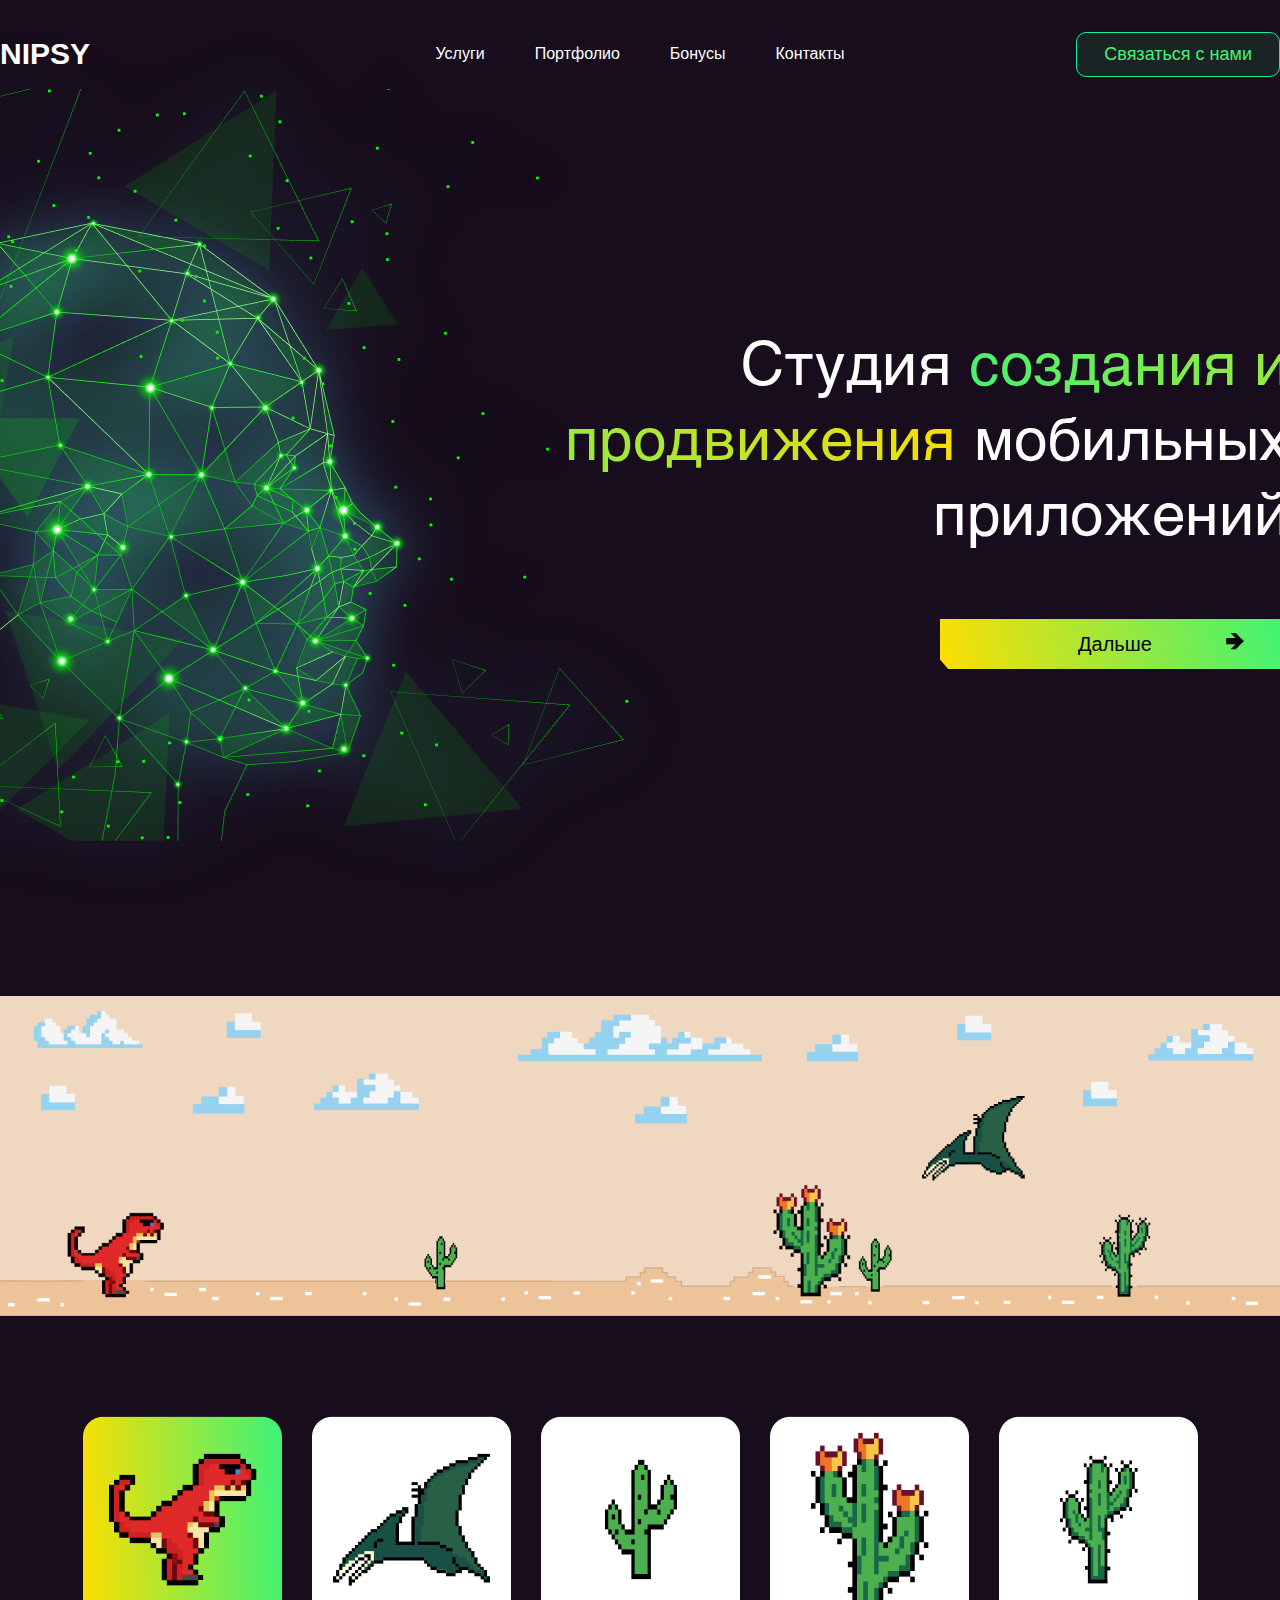
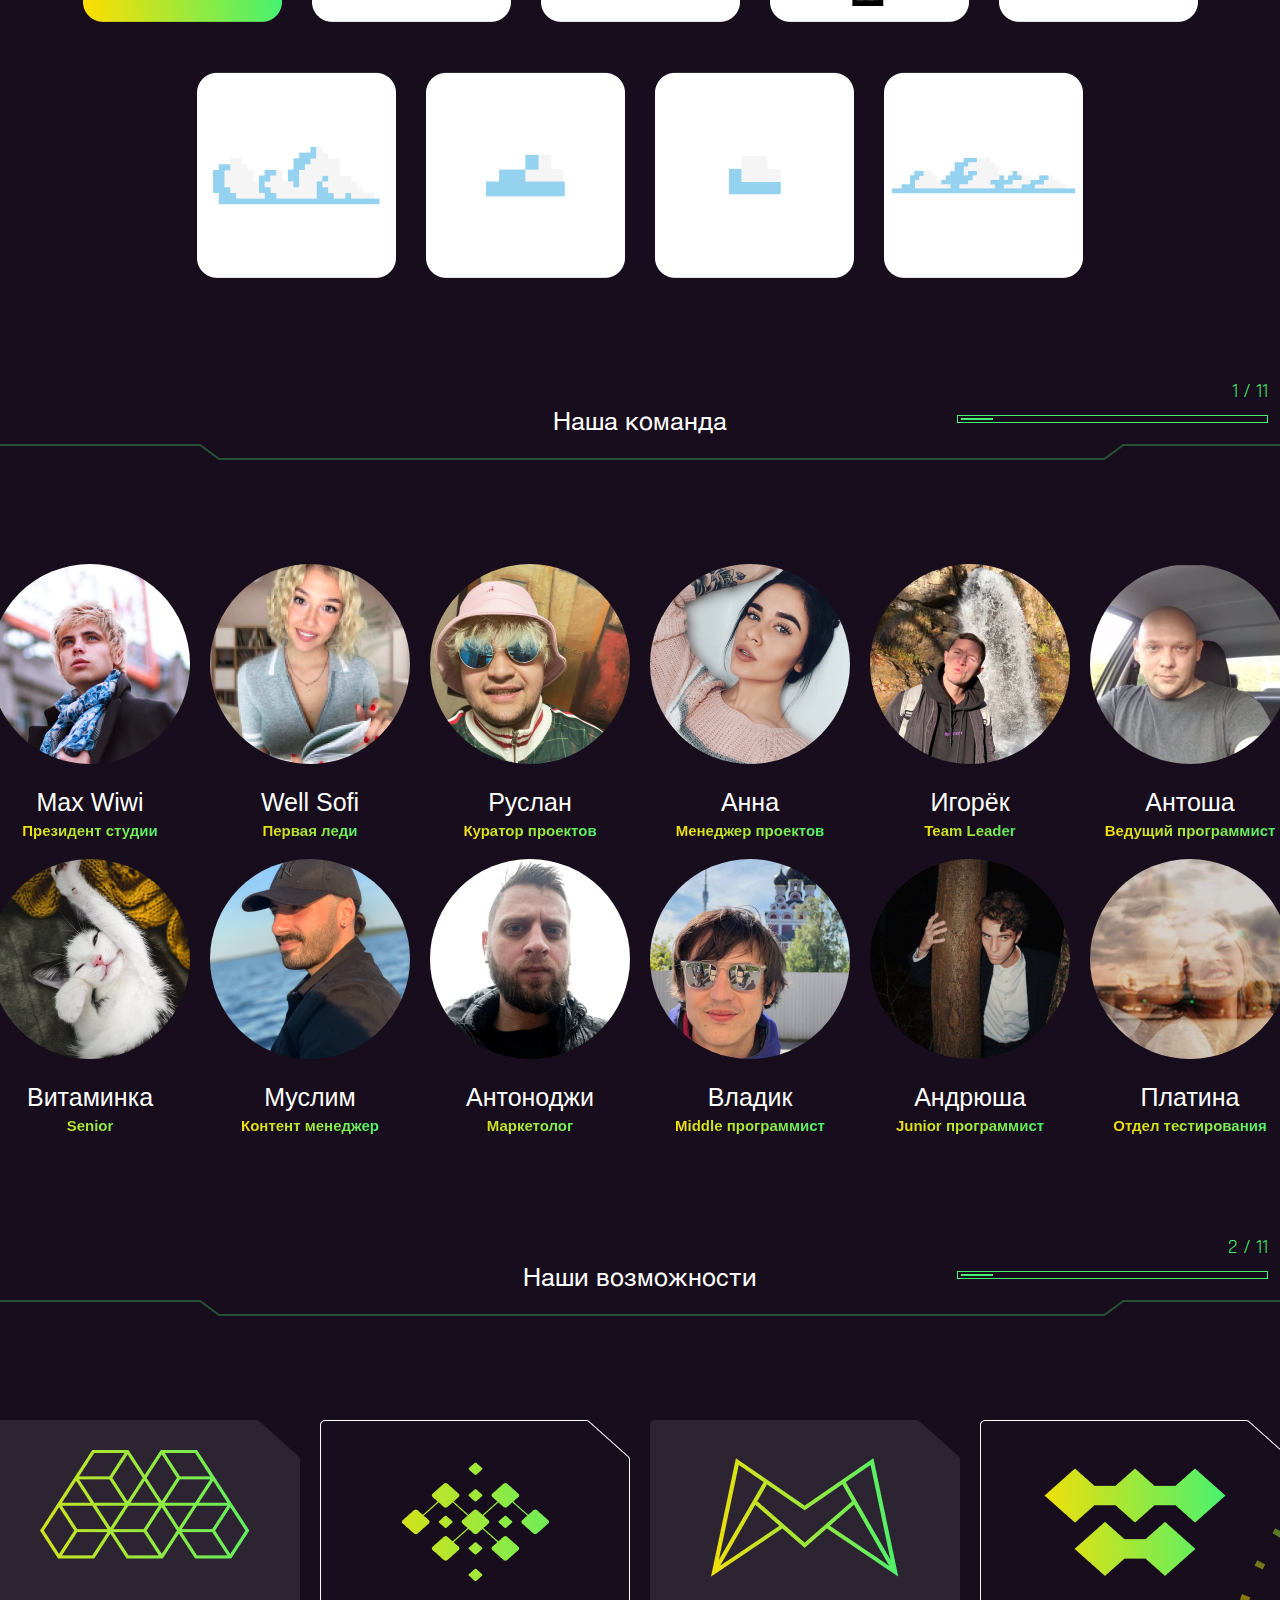
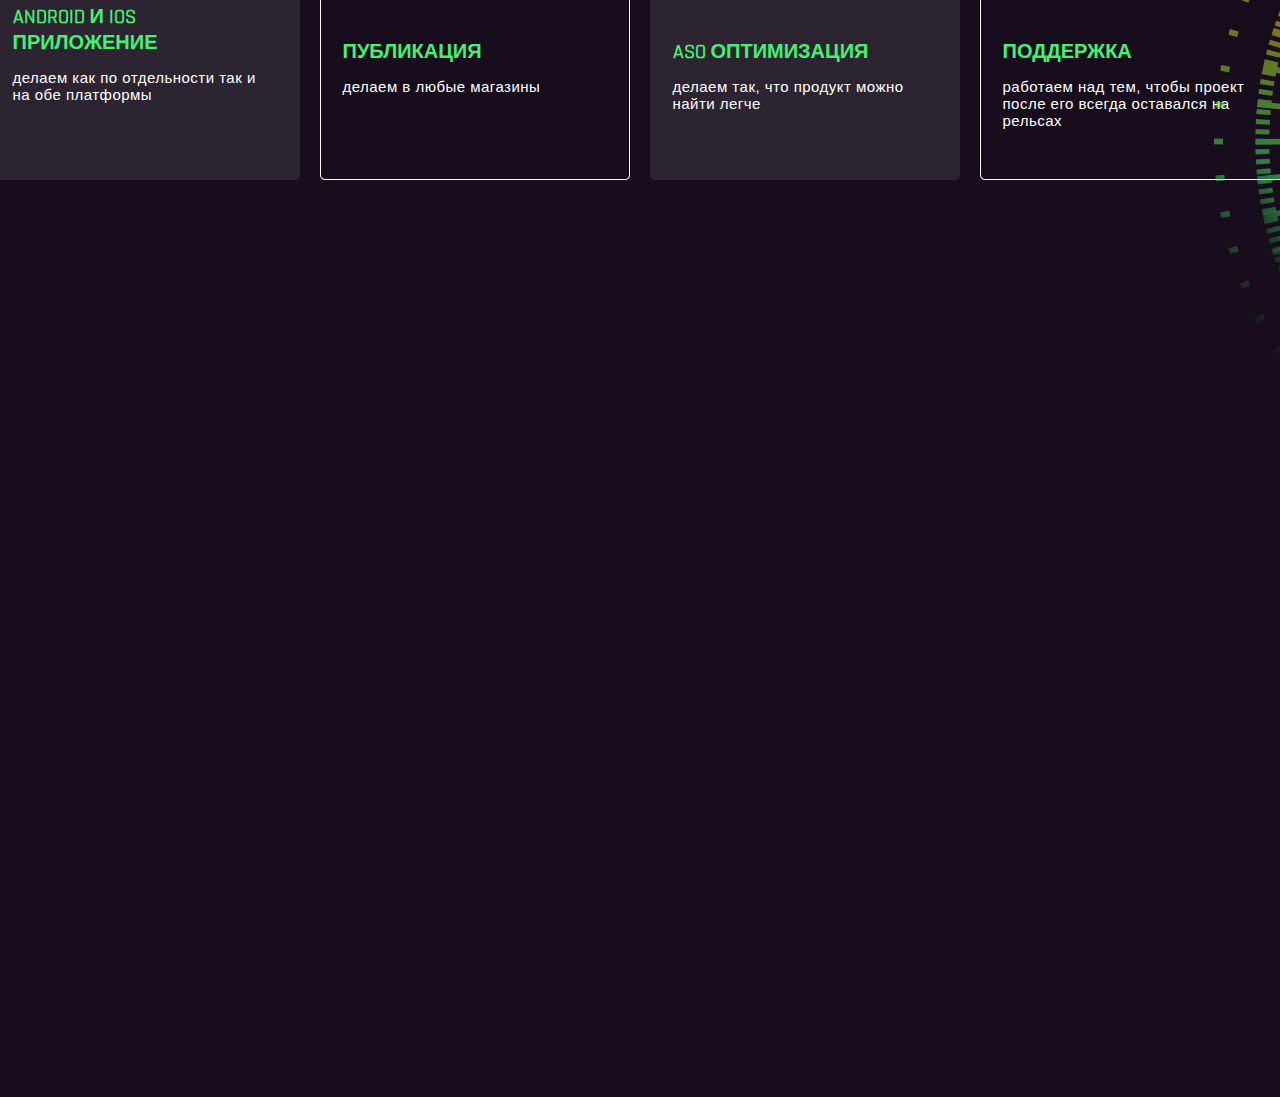
==== Новая папка/index.html @ 73486c1e "vilad" ====
<!DOCTYPE html>
<html lang="en">
<head>
    <meta charset="UTF-8">
    <meta name="viewport" content="width=device-width, initial-scale=1.0">
    <title>NIPSY</title>
    <link rel="stylesheet" href="./styles/animate.min.css">
    <link rel="stylesheet" href="./styles/main-style.css">
    <link rel="icon" href="./img/background/header_bg.png">
</head>
<body>
    <header>
        <div class="container">
            <h1 class="logo_text wow fadeInLeft">NIPSY</h1>
            <nav>
                <ul>
                    <li>Услуги</li>
                    <li>Портфолио</li>
                    <li>Бонусы</li>
                    <li>Контакты</li>
                </ul>
            </nav>
            <button>Связаться с нами</button>
        </div>
    </header>
    <main>
        <section class="hero-block container">
            <h1>Студия <span>создания и продвижения</span> мобильных приложений</h1>
            <button>Дальше</button>
            <div></div>
        </section>
        <section class="img_block">
            <div>
                <img src="./img/background/dino_block.png" alt="" class="dino_bg">
            </div>
            <div class="img-blocks">
                <div class="five-img">
                    <img src="./img/image-block/dino.png" alt="">
                    <img src="./img/image-block/ptero-dino.png" alt="">
                    <img src="./img/image-block/cactus.png" alt="">
                    <img src="./img/image-block/cactus2.png" alt="">
                    <img src="./img/image-block/cactus3.png" alt="">
                </div>
                <div class="four-img">
                    <img src="./img/image-block/wind.png" alt="">
                    <img src="./img/image-block/wind2.png" alt="">
                    <img src="./img/image-block/wind3.png" alt="">
                    <img src="./img/image-block/wind4.png" alt="">
                </div>
            </div>
        </section>
        <section class="team-block">
            <div class="container">
                <div class="title">
                    <h1>Наша команда</h1>
                    <div class="container_progress">
                        <p>1 / 11</p>
                        <div class="green_border">
                            <div class="green_value"></div>
                        </div>
                    </div>
                </div>
                <div class="horisontal_border">
                    <img src="./img/background/horisontal_border.png" alt="">
                </div>
                <div class="people_team_container">
                    <div class="teammate">
                        <div class="container_teammate">
                            <img src="./img/users/firstUser.png" alt="">
                        </div>
                        <div class="teammate_text">
                            <p class="name">Max Wiwi</p>
                            <p class="post">Президент студии</p>
                        </div>
                    </div>
                    <div class="teammate">
                        <div class="container_teammate">
                            <img src="./img/users/secondUser.png" alt="">
                        </div>
                        <div class="teammate_text">
                            <p class="name">Well Sofi</p>
                            <p class="post">Первая леди</p>
                        </div>
                    </div>
                    <div class="teammate">
                        <div class="container_teammate">
                            <img src="./img/users/threedUser.png" alt="">
                        </div>
                        <div class="teammate_text">
                            <p class="name">Руслан</p>
                            <p class="post">Куратор проектов</p>
                        </div>
                    </div>
                    <div class="teammate">
                        <div class="container_teammate">
                            <img src="./img/users/fourUser.png" alt="">
                        </div>
                        <div class="teammate_text">
                            <p class="name">Анна</p>
                            <p class="post">Менеджер проектов</p>
                        </div>
                    </div>
                    <div class="teammate">
                        <div class="container_teammate">
                            <img src="./img/users/fiveUser.png" alt="">
                        </div>
                        <div class="teammate_text">
                            <p class="name">Игорёк</p>
                            <p class="post">Team Leader</p>
                        </div>
                    </div>
                    <div class="teammate">
                        <div class="container_teammate">
                            <img src="./img/users/sixUser.png" alt="">
                        </div>
                        <div class="teammate_text">
                            <p class="name">Антоша</p>
                            <p class="post">Ведущий программист</p>
                        </div>
                    </div>
                    <div class="teammate">
                        <div class="container_teammate">
                            <img src="./img/users/sevenUser.png" alt="">
                        </div>
                        <div class="teammate_text">
                            <p class="name">Витаминка</p>
                            <p class="post">Senior</p>
                        </div>
                    </div>
                    <div class="teammate">
                        <div class="container_teammate">
                            <img src="./img/users/eightUser.png" alt="">
                        </div>
                        <div class="teammate_text">
                            <p class="name">Муслим</p>
                            <p class="post">Контент менеджер</p>
                        </div>
                    </div>
                    <div class="teammate">
                        <div class="container_teammate">
                            <img src="./img/users/nineUser.png" alt="">
                        </div>
                        <div class="teammate_text">
                            <p class="name">Антоноджи</p>
                            <p class="post">Маркетолог</p>
                        </div>
                    </div>
                    <div class="teammate">
                        <div class="container_teammate">
                            <img src="./img/users/tenUser.png" alt="">
                        </div>
                        <div class="teammate_text">
                            <p class="name">Владик</p>
                            <p class="post">Middle программист</p>
                        </div>
                    </div>
                    <div class="teammate">
                        <div class="container_teammate">
                            <img src="./img/users/elevenUser.png" alt="">
                        </div>
                        <div class="teammate_text">
                            <p class="name">Андрюша</p>
                            <p class="post">Junior программист</p>
                        </div>
                    </div>
                    <div class="teammate">
                        <div class="container_teammate">
                            <img src="./img/users/twelveUser.png" alt="">
                        </div>
                        <div class="teammate_text">
                            <p class="name">Платина</p>
                            <p class="post">Отдел тестирования</p>
                        </div>
                    </div>
                </div>
                <div class="bg_border">
                    <img src="./img/background/green_border.png" alt="">
                </div>
            </div>
        </section>
        <section class="opportunities-block">
            <div class="container">
                <div class="title">
                    <h1>Наши возможности</h1>
                    <div class="container_progress">
                        <p>2 / 11</p>
                        <div class="green_border">
                            <div class="green_value"></div>
                        </div>
                    </div>
                </div>
                <div class="horisontal_border">
                    <img src="./img/background/horisontal_border.png" alt="">
                </div>
                <div class="small_opport">
                    <div class="small_opport_item">
                        <div class="container_icon_opport">
                            <img src="./img/opport/firstIcon.png" alt="">
                        </div>
                        <div class="opport_text">
                            <h2>Android и iOS приложение</h2>
                            <p class="desc_opport">делаем как по отдельности так и на обе платформы</p>
                        </div>
                    </div>
                    <div class="small_opport_item">
                        <div class="container_icon_opport">
                            <img src="./img/opport/secIcon.png" alt="">
                        </div>
                        <div class="opport_text">
                            <h2>Публикация</h2>
                            <p class="desc_opport">делаем в любые магазины</p>
                        </div>
                    </div>
                    <div class="small_opport_item">
                        <div class="container_icon_opport">
                            <img src="./img/opport/thretIcon.png" alt="">
                        </div>
                        <div class="opport_text">
                            <h2>ASO оптимизация</h2>
                            <p class="desc_opport">делаем так, что продукт можно найти легче</p>
                        </div>
                    </div>
                    <div class="small_opport_item">
                        <div class="container_icon_opport">
                            <img src="./img/opport/fourIcon.png" alt="">
                        </div>
                        <div class="opport_text">
                            <h2>Поддержка</h2>
                            <p class="desc_opport">работаем над тем, чтобы проект после его всегда оставался на рельсах</p>
                        </div>
                    </div>
                    <img class="bg_round" src="./img/background/round_bg.png" alt="">
                </div>
            </div>
        </section>
    </main>

    <script src="./js/wow.min.js"></script>
    <script>
        new WOW().init();
    </script>
</body>
</html>
---- Новая папка/styles/main-style.css ----
@charset "UTF-8";
@import url("https://fonts.googleapis.com/css2?family=Kanit:ital,wght@0,100;0,200;0,300;0,400;0,500;0,600;0,700;0,800;0,900;1,100;1,200;1,300;1,400;1,500;1,600;1,700;1,800;1,900&display=swap");
@font-face {
  font-family: "Heebo";
  src: url(../fonts/Heebo.ttf);
}
@font-face {
  font-family: "Manrpe";
  src: url(../fonts/Manrope.ttf);
}
@font-face {
  font-family: "Helvetica";
  src: url(../fonts/helvetica_regular.otf);
}
@font-face {
  font-family: "Rajdhani";
  src: url(../fonts/Rajdhani-Regular.ttf);
}
* {
  box-sizing: border-box;
  margin: 0;
  padding: 0;
}

/* Colors */
/* Mixin */
/* Fonts */
:root {
  --kitan: "Kitan", sans-serif;
  --heebo: "Heebo", sans-serif;
  --manrot: "Manroe", sans-serif;
  --helvetica: "Helvetica", sans-serif;
  --rajdhani: "Rajdhani", sans-serif;
}

/* Fonts-size */
:root {
  --font30: 1.875rem;
  --font15: 0.9375rem;
  --font16: 1rem;
  --font18: 1.125rem;
  --font60: 3.75rem;
  --font20: 1.25rem;
  --font25: 1.5625rem;
}

.container {
  width: 1300px;
  position: relative;
  display: flex;
  align-items: center;
  justify-content: center;
  flex-direction: column;
}

.title {
  display: flex;
  justify-content: center;
}
.title h1 {
  font-size: var(--font25);
  font-family: var(--helvetica);
  font-weight: 400;
  color: #fff;
  margin-top: 27px;
}
.title .container_progress {
  position: absolute;
  right: 22px;
  top: 0;
  display: flex;
  flex-direction: column;
  align-items: end;
  gap: 11px;
}
.title .container_progress p {
  font-family: var(--rajdhani);
  font-size: var(--font20);
  font-size: 400;
  color: #43F272;
}
.title .container_progress .green_border {
  height: 8px;
  width: 311px;
  border: 1px #43F272 solid;
}
.title .container_progress .green_border .green_value {
  margin: 2px 3px;
  height: 2px;
  width: 32px;
  background-color: #43F272;
}

.horisontal_border {
  margin-top: 9px;
  width: 100%;
}

body {
  position: relative;
  scroll-behavior: smooth;
  width: 100%;
  overflow-x: hidden;
  background-color: #170D1C;
}

header {
  display: flex;
  align-items: center;
  justify-content: center;
}
header .container {
  width: 1300px;
  height: 108px;
  position: relative;
  display: flex;
  align-items: center;
  justify-content: center;
}
header .container .logo_text {
  z-index: 2;
  cursor: pointer;
  position: absolute;
  left: 0;
  font-family: var(--kitan);
  color: #fff;
  font-weight: 700;
  font-size: var(--font30);
  -webkit-user-select: none;
     -moz-user-select: none;
          user-select: none;
}
header .container nav ul {
  display: flex;
  gap: 50px;
}
header .container nav ul li {
  z-index: 2;
  list-style: none;
  font-size: var(--font16);
  font-family: var(--heebo);
  color: #fff;
  cursor: pointer;
  transition: all 0.1s;
}
header .container nav ul li:hover {
  scale: 1.07;
}
header .container button {
  background-color: rgba(67, 242, 114, 0.1);
  padding: 11px 27px;
  border: 1px solid #14F195;
  border-radius: 10px;
  position: absolute;
  right: 0;
  color: #43F272;
  transition: all 0.1s ease-in;
  cursor: pointer;
  font-family: var(--manrot);
  font-size: var(--font18);
  font-weight: regular;
}
header .container button:hover {
  scale: 1.03;
}

main {
  display: flex;
  flex-direction: column;
  width: 100%;
  position: relative;
  display: flex;
  align-items: center;
  justify-content: center;
}
main .hero-block {
  display: flex;
  align-items: end;
  flex-direction: column;
  gap: 70px;
  padding: 216px 0 326.6px 0;
}
main .hero-block h1 {
  width: 765px;
  font-family: var(--helvetica);
  font-size: var(--font60);
  font-weight: 400;
  line-height: 125%;
  letter-spacing: 0.01em;
  text-align: end;
  color: #fff;
  z-index: 2;
}
main .hero-block h1 span {
  background: linear-gradient(49deg, #43F272 0%, #ffde00 100%);
  background-clip: text;
  -webkit-background-clip: text;
  -webkit-text-fill-color: transparent;
}
main .hero-block button {
  z-index: 2;
  position: relative;
  width: 350px;
  height: 50px;
  outline: none;
  border: none;
  font-family: var(--manrot);
  font-size: var(--font20);
  display: flex;
  align-items: center;
  justify-content: center;
  background-image: url(../img/background/hero_block_button.svg);
  background-position: center;
  background-color: #170D1C;
  transition: all 0.5s;
  cursor: pointer;
}
main .hero-block button:before {
  content: "🡺";
  position: absolute;
  right: 45px;
  top: 11px;
}
main .hero-block button:hover {
  scale: 1.08;
}
main .hero-block div {
  z-index: 1;
  width: 1344px;
  height: 929px;
  position: absolute;
  top: -108px;
  right: 149px;
  background-image: url(../img/background/header_bg.png);
}
main .img_block {
  display: flex;
  align-items: center;
  justify-content: center;
  flex-direction: column;
}
main .img_block div {
  width: 100%;
  display: flex;
  align-items: center;
  justify-content: center;
}
main .img_block div .dino_bg {
  width: 100%;
  margin-bottom: 100px;
}
main .img_block .img-blocks {
  width: 100%;
  display: flex;
  align-items: center;
  justify-content: center;
  flex-direction: column;
  gap: 50px;
}
main .img_block .img-blocks .five-img {
  display: flex;
  gap: 30px;
}
main .img_block .img-blocks .four-img {
  display: flex;
  gap: 30px;
}
main .team-block {
  width: 100%;
  position: relative;
  margin-top: 100px;
  display: flex;
  align-items: center;
  justify-content: center;
}
main .team-block .people_team_container {
  margin-top: 100px;
  width: 100%;
  display: grid;
  grid-template-columns: 200px 200px 200px 200px 200px 200px;
  grid-gap: 20px;
}
main .team-block .people_team_container .teammate {
  width: 100%;
  display: flex;
  align-items: center;
  justify-content: center;
  gap: 20px;
  flex-direction: column;
}
main .team-block .people_team_container .teammate .container_teammate img {
  border-radius: 100%;
}
main .team-block .people_team_container .teammate .teammate_text .name {
  text-align: center;
  font-size: var(--font25);
  font-family: "Inter", sans-serif;
  color: #fff;
}
main .team-block .people_team_container .teammate .teammate_text .post {
  margin-top: 5px;
  text-align: center;
  font-size: var(--font15);
  font-family: "Inter", sans-serif;
  font-weight: 700;
  background: linear-gradient(49deg, #ffde00 0%, #43F272 100%);
  background-clip: text;
  -webkit-background-clip: text;
  -webkit-text-fill-color: transparent;
}
main .team-block .bg_border {
  position: absolute;
  top: 55px;
  left: -230px;
}
main .opportunities-block {
  width: 100%;
  margin-top: 100px;
  display: flex;
  align-items: center;
  justify-content: center;
}
main .opportunities-block .small_opport {
  position: relative;
  margin-top: 100px;
  width: 100%;
  display: grid;
  grid-template-columns: 310px 310px 310px 310px;
  grid-gap: 20px;
}
main .opportunities-block .small_opport .small_opport_item {
  background: url(../img/background/bg_opport.png);
  height: 360px;
  padding: 30px 22px;
  display: flex;
  align-items: center;
  flex-direction: column;
  gap: 41.5px;
}
main .opportunities-block .small_opport .small_opport_item:nth-child(even) {
  background: url(../img/background/bg_opport_sec.png);
}
main .opportunities-block .small_opport .small_opport_item .opport_text {
  width: 265px;
}
main .opportunities-block .small_opport .small_opport_item .opport_text h2 {
  font-weight: 600;
  font-size: var(--font20);
  font-family: var(--rajdhani);
  color: #43F272;
  text-transform: uppercase;
}
main .opportunities-block .small_opport .small_opport_item .opport_text .desc_opport {
  margin-top: 13px;
  font-family: var(--manrot);
  font-size: var(--font15);
  font-weight: 400;
  letter-spacing: 0.48px;
  color: #fff;
}
main .opportunities-block .small_opport .bg_round {
  position: absolute;
  right: -725px;
  top: -79px;
}/*# sourceMappingURL=main-style.css.map */
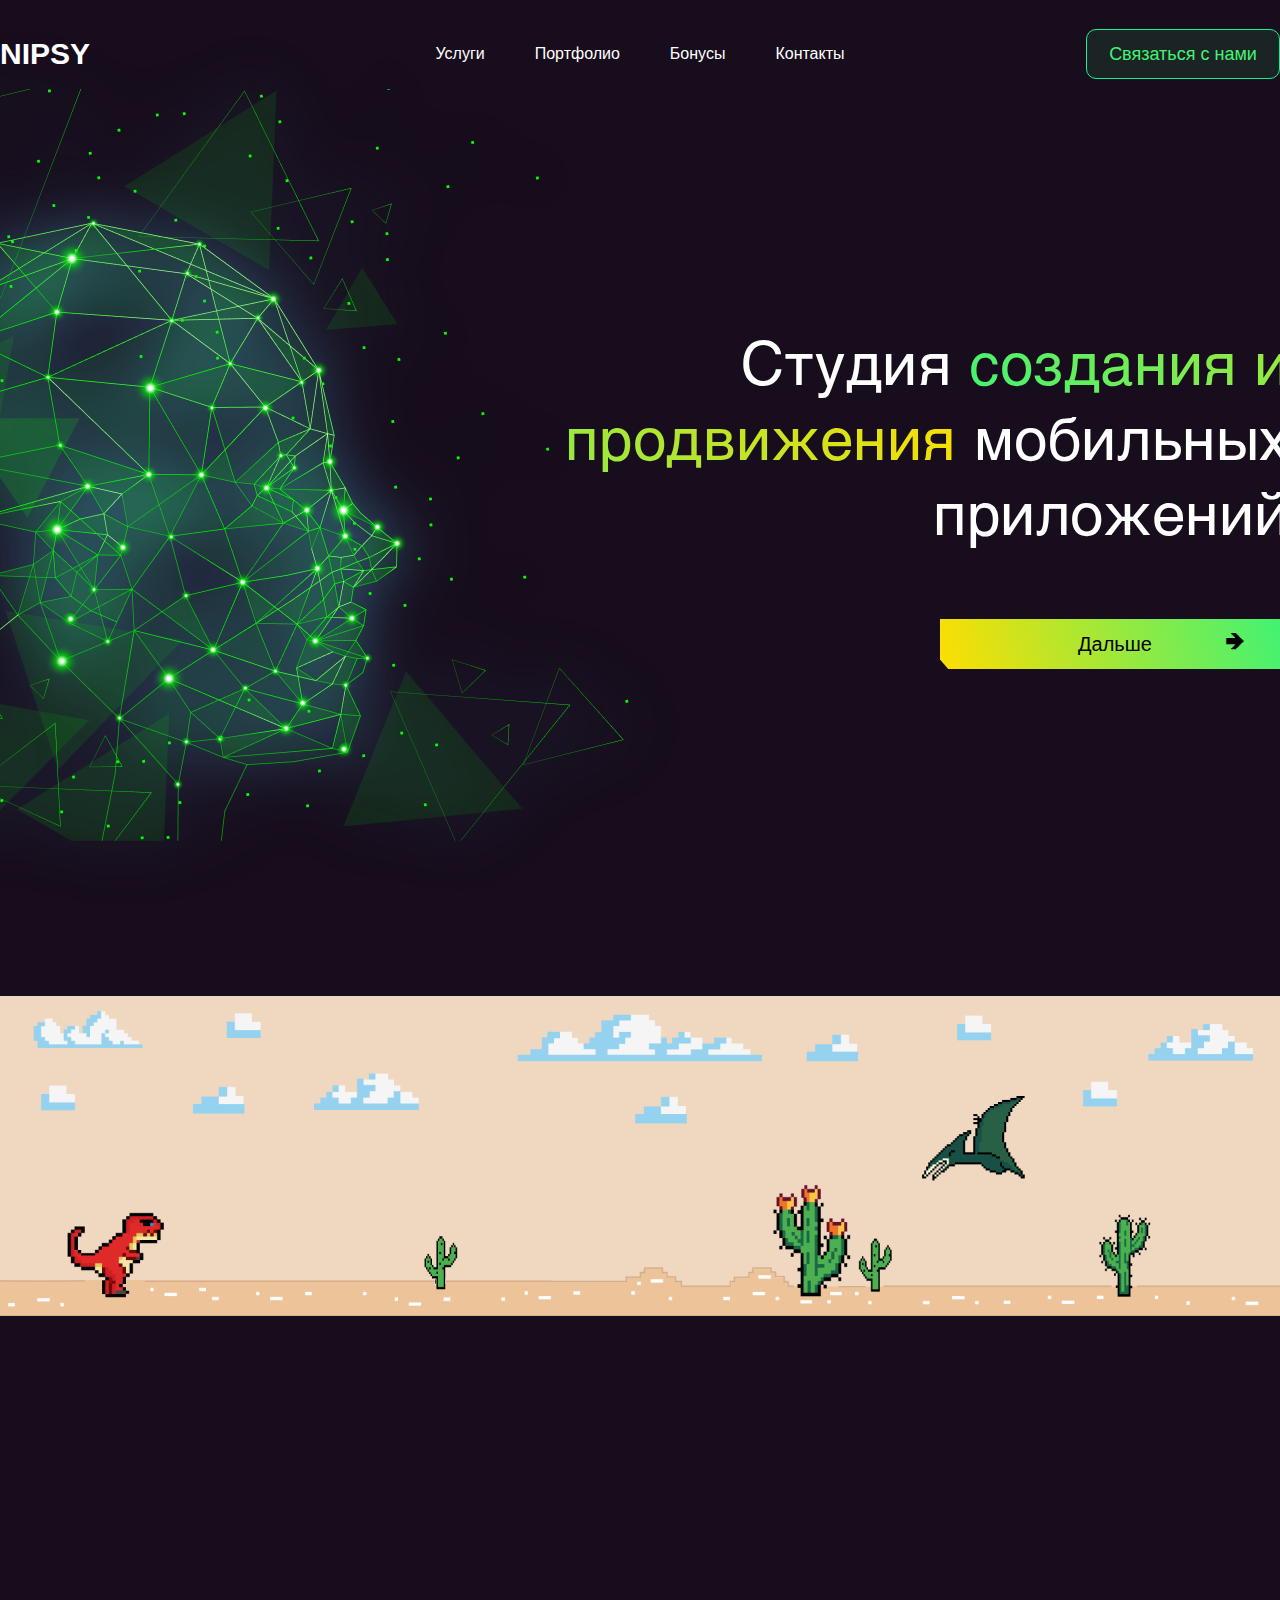
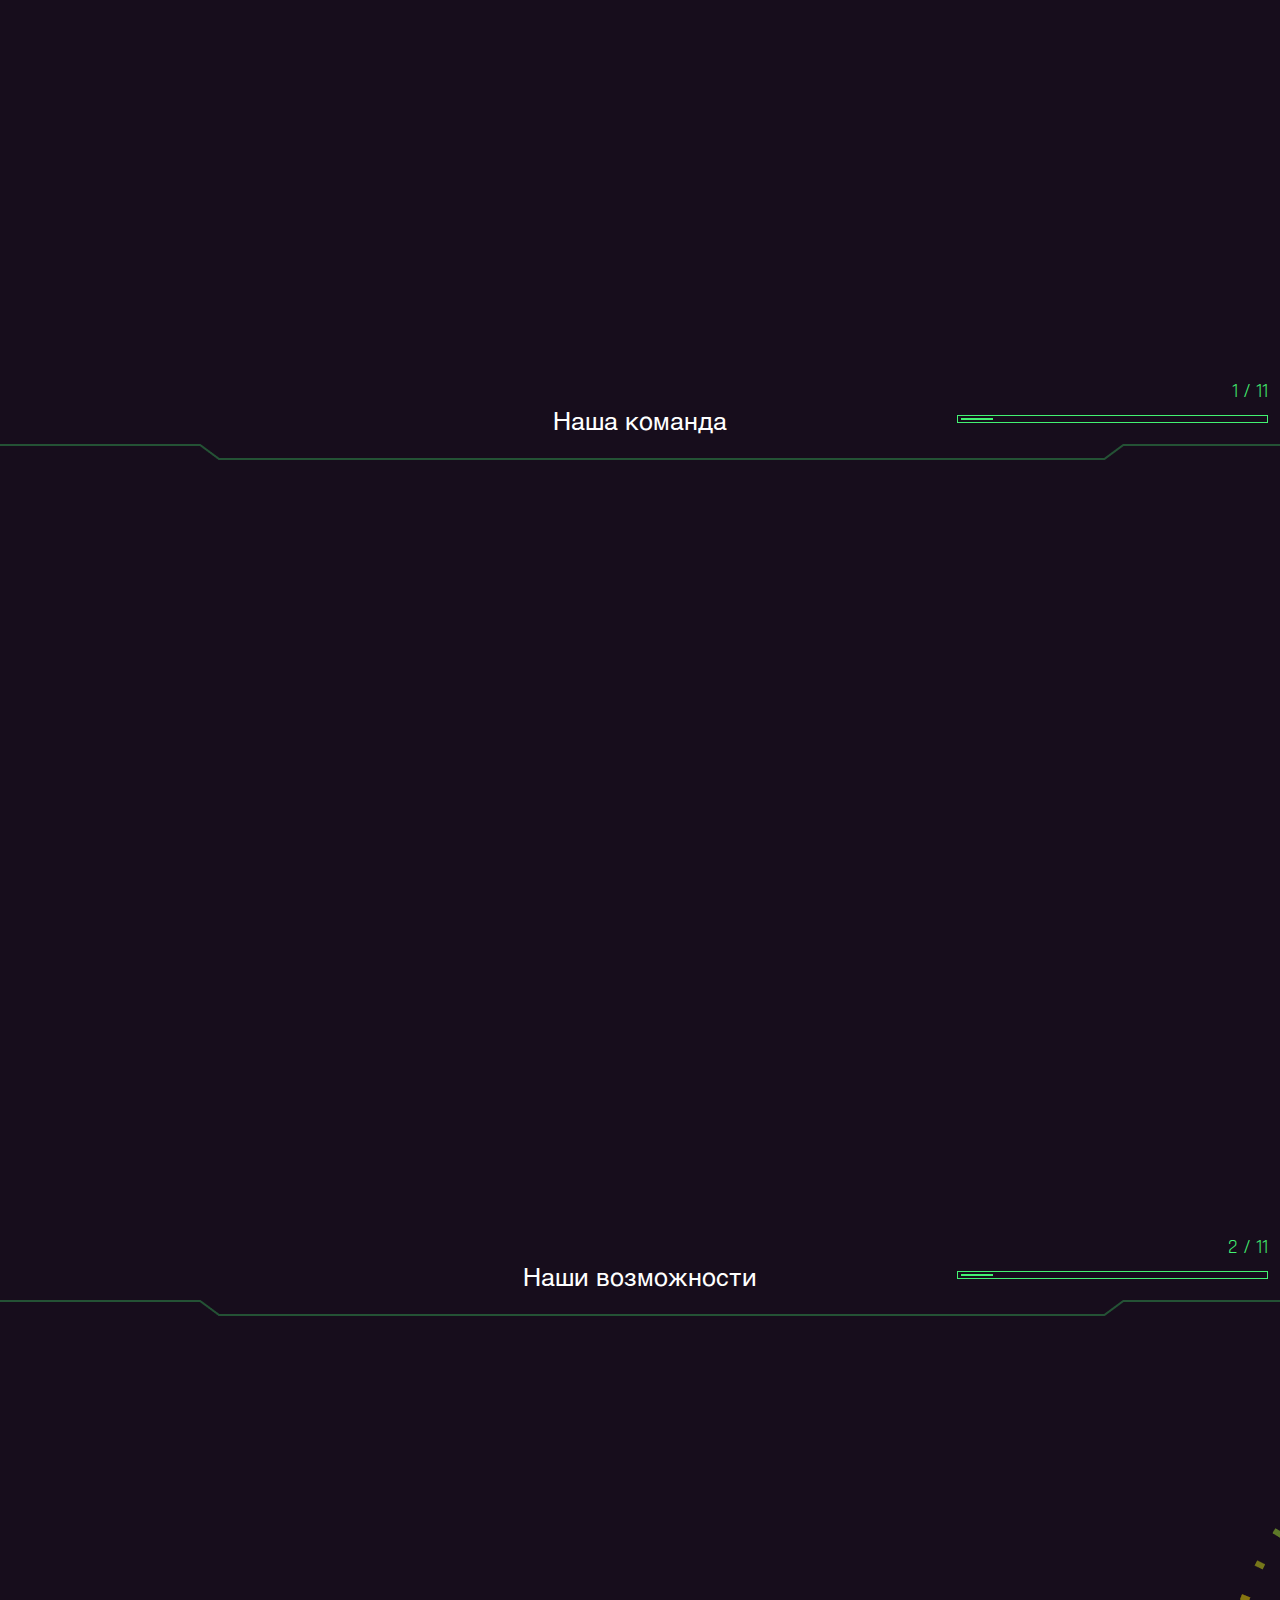
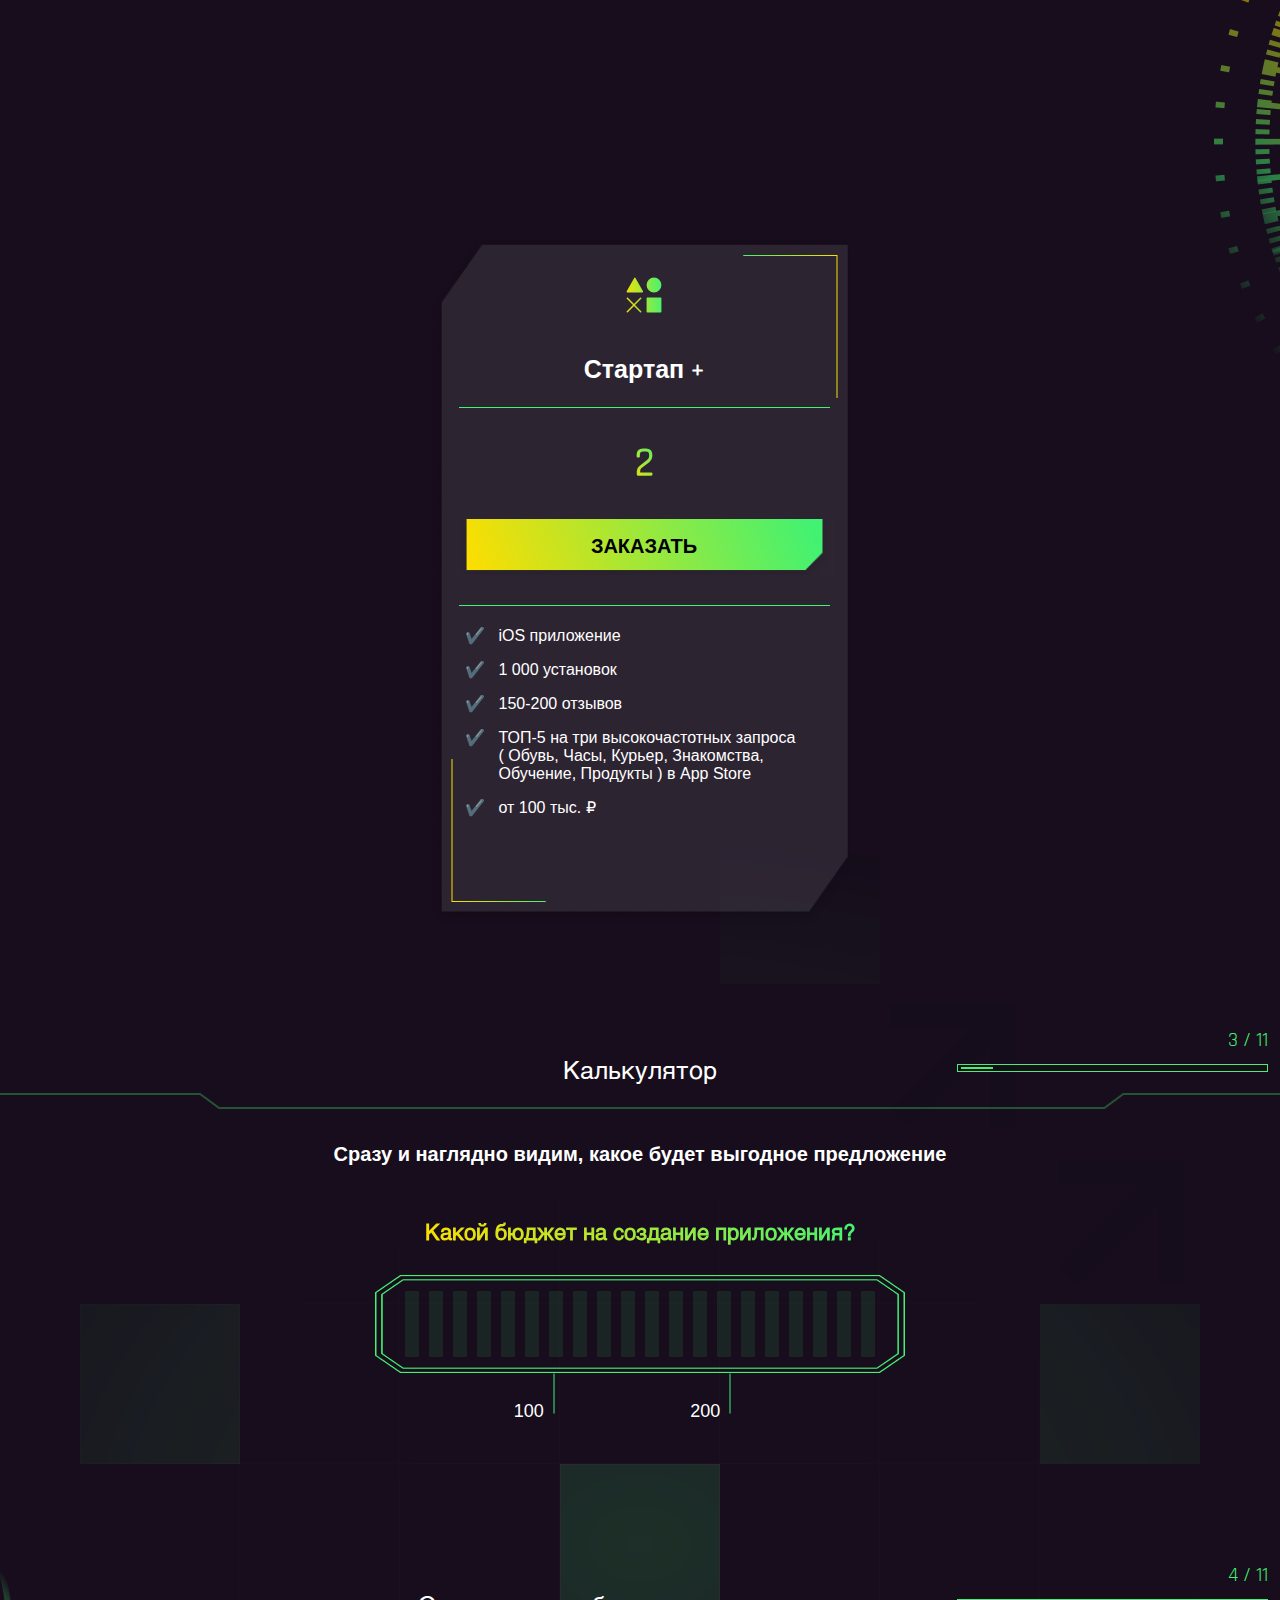
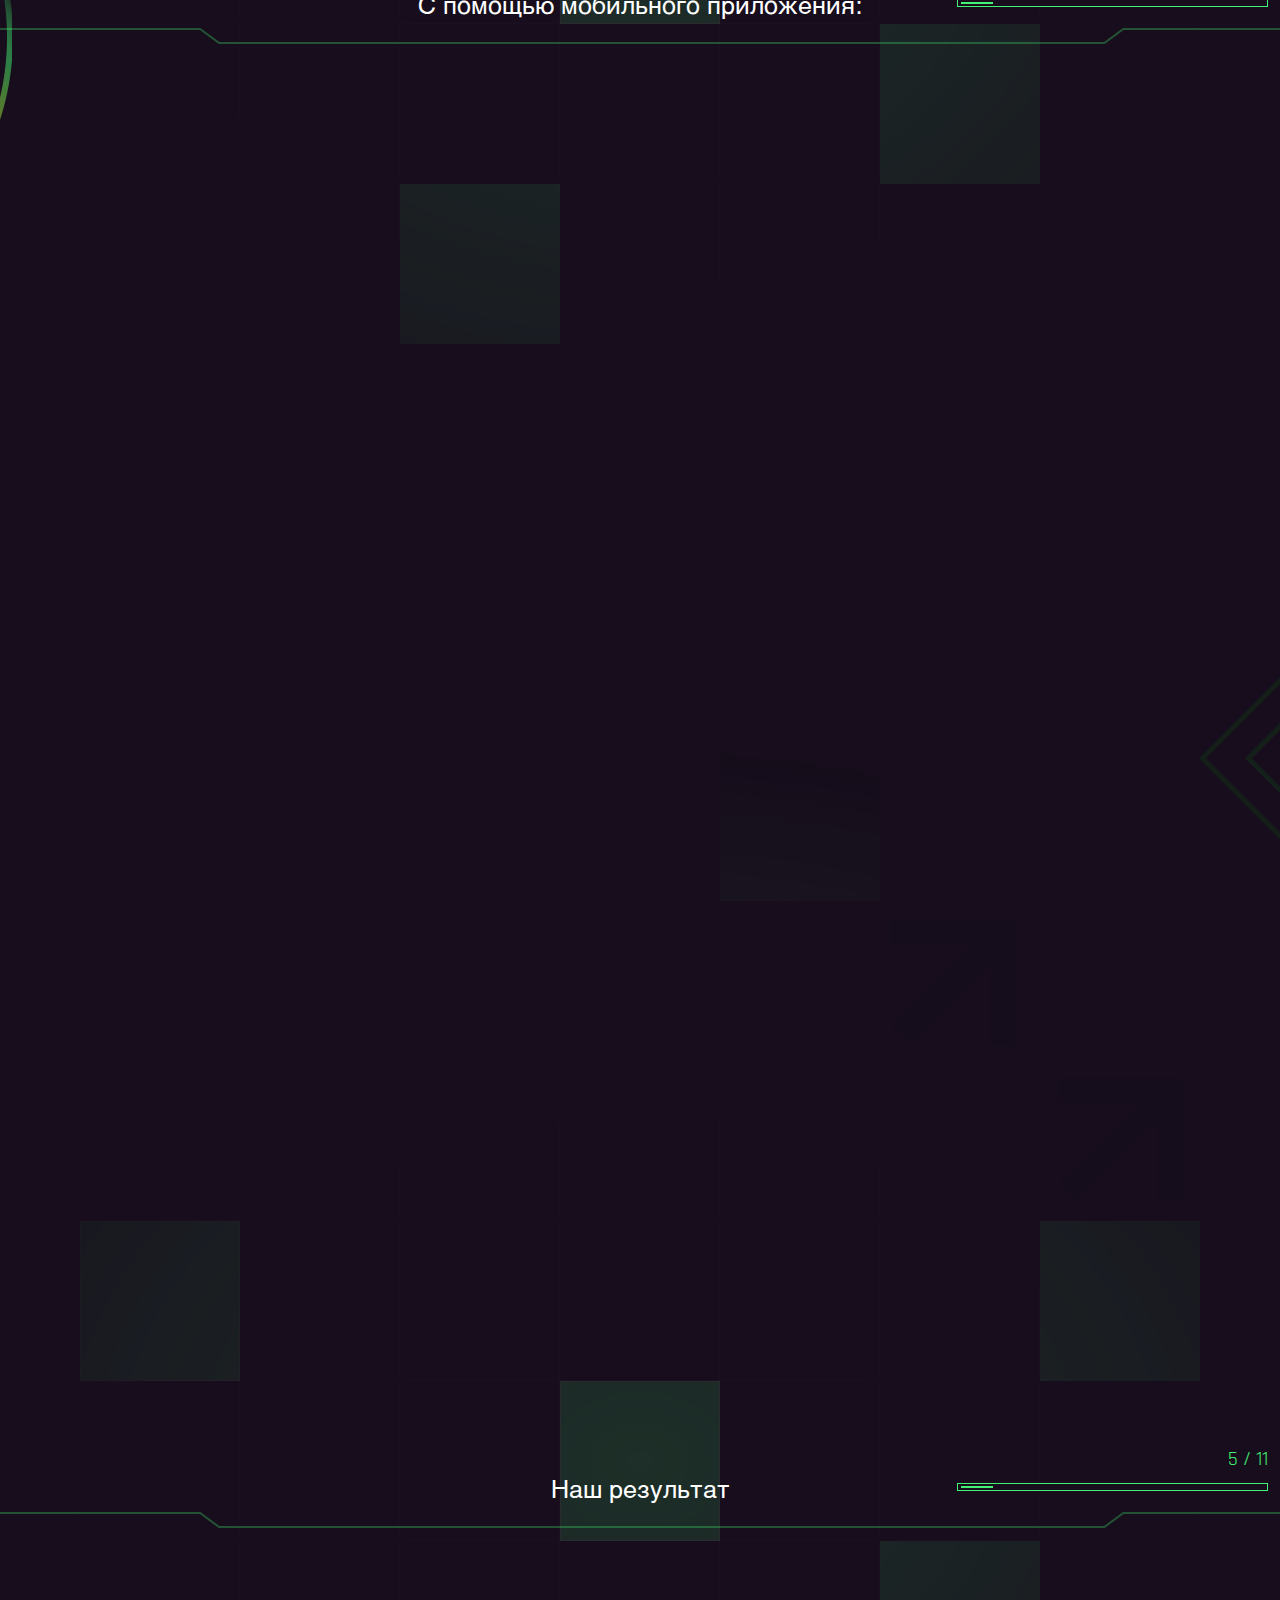
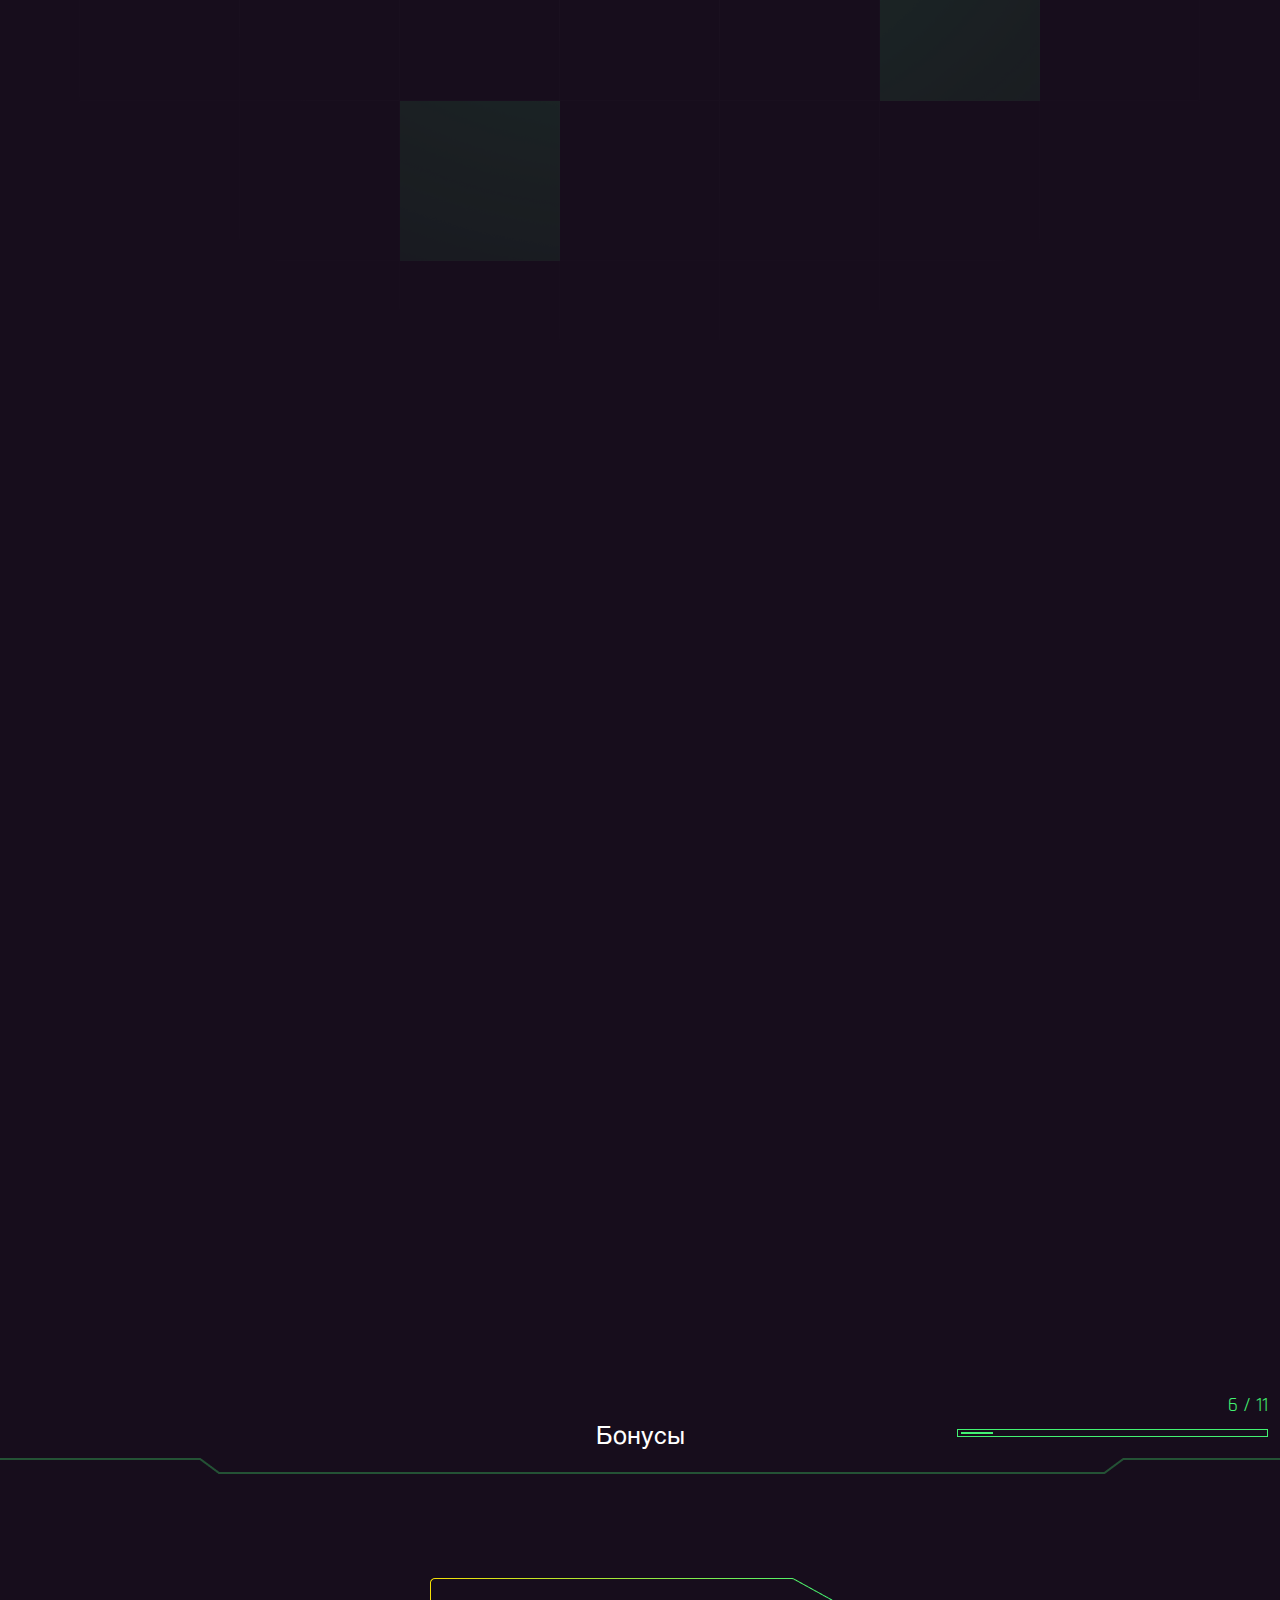
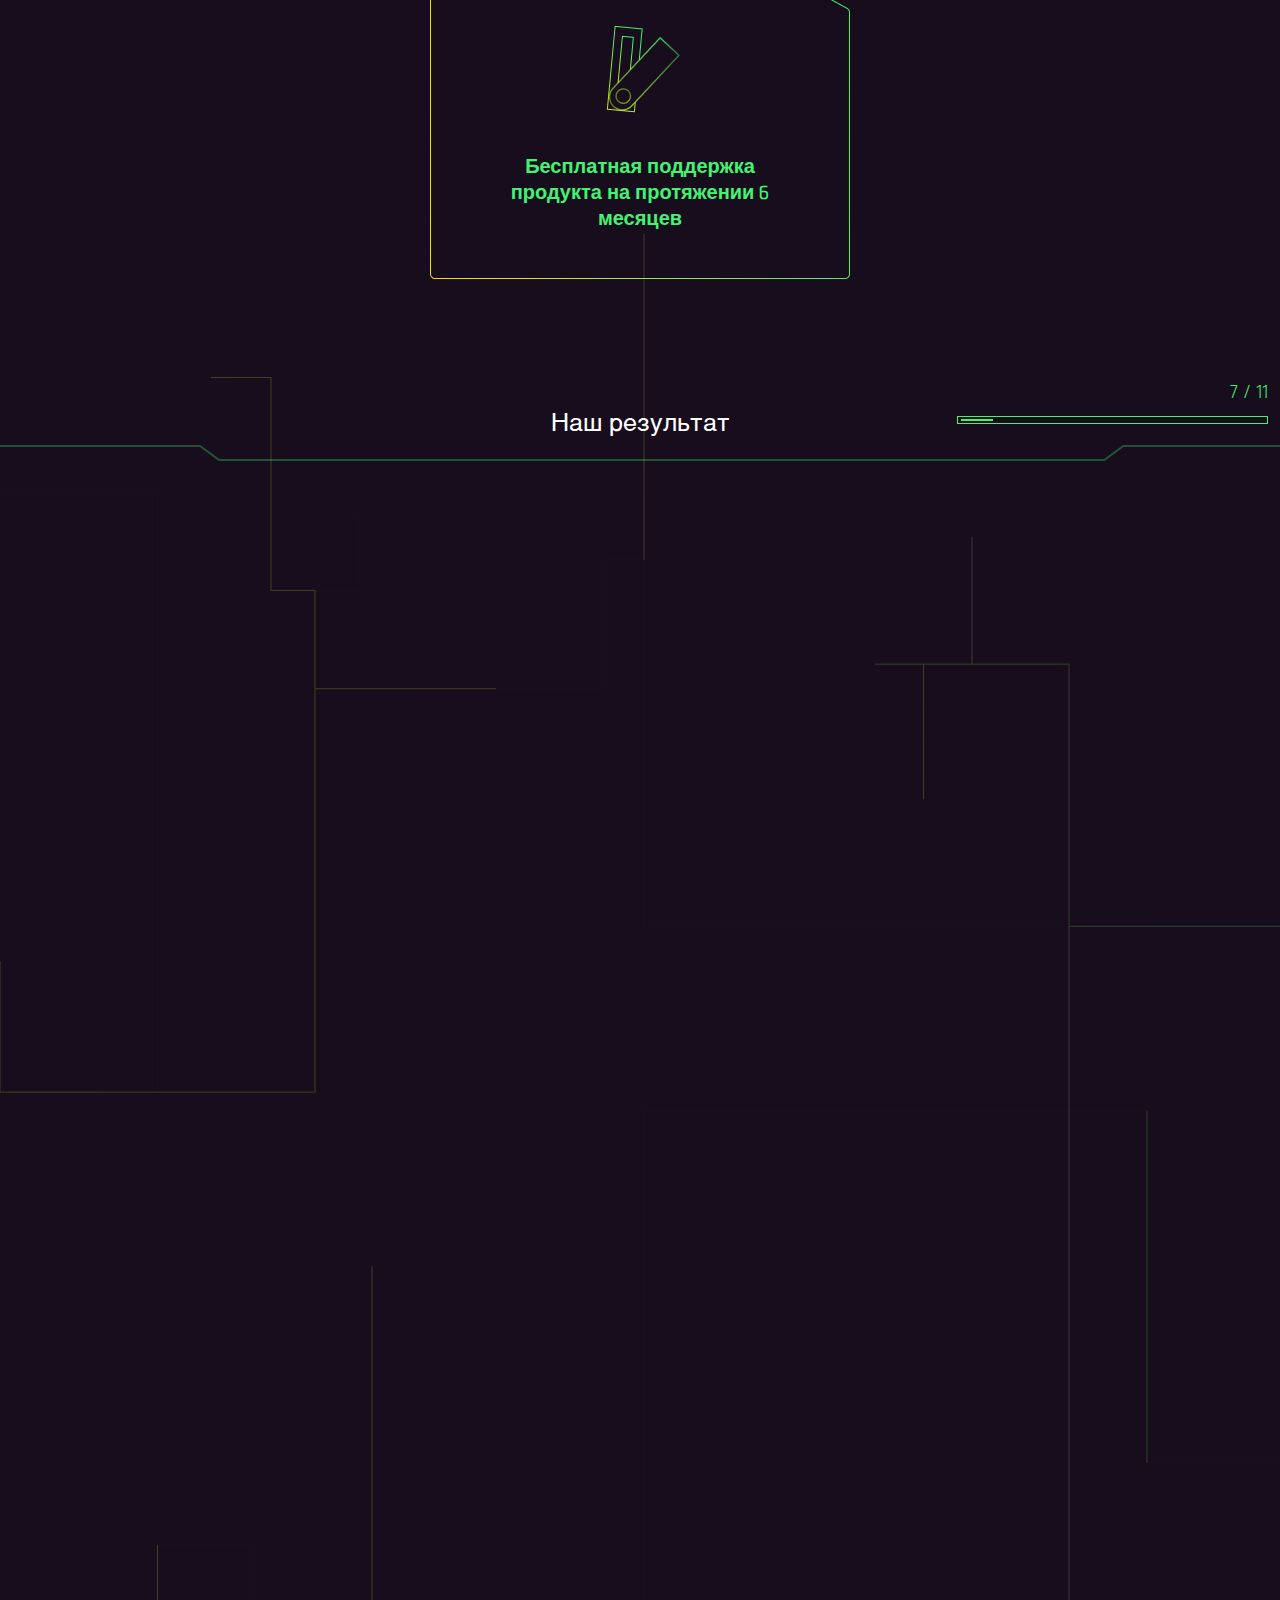
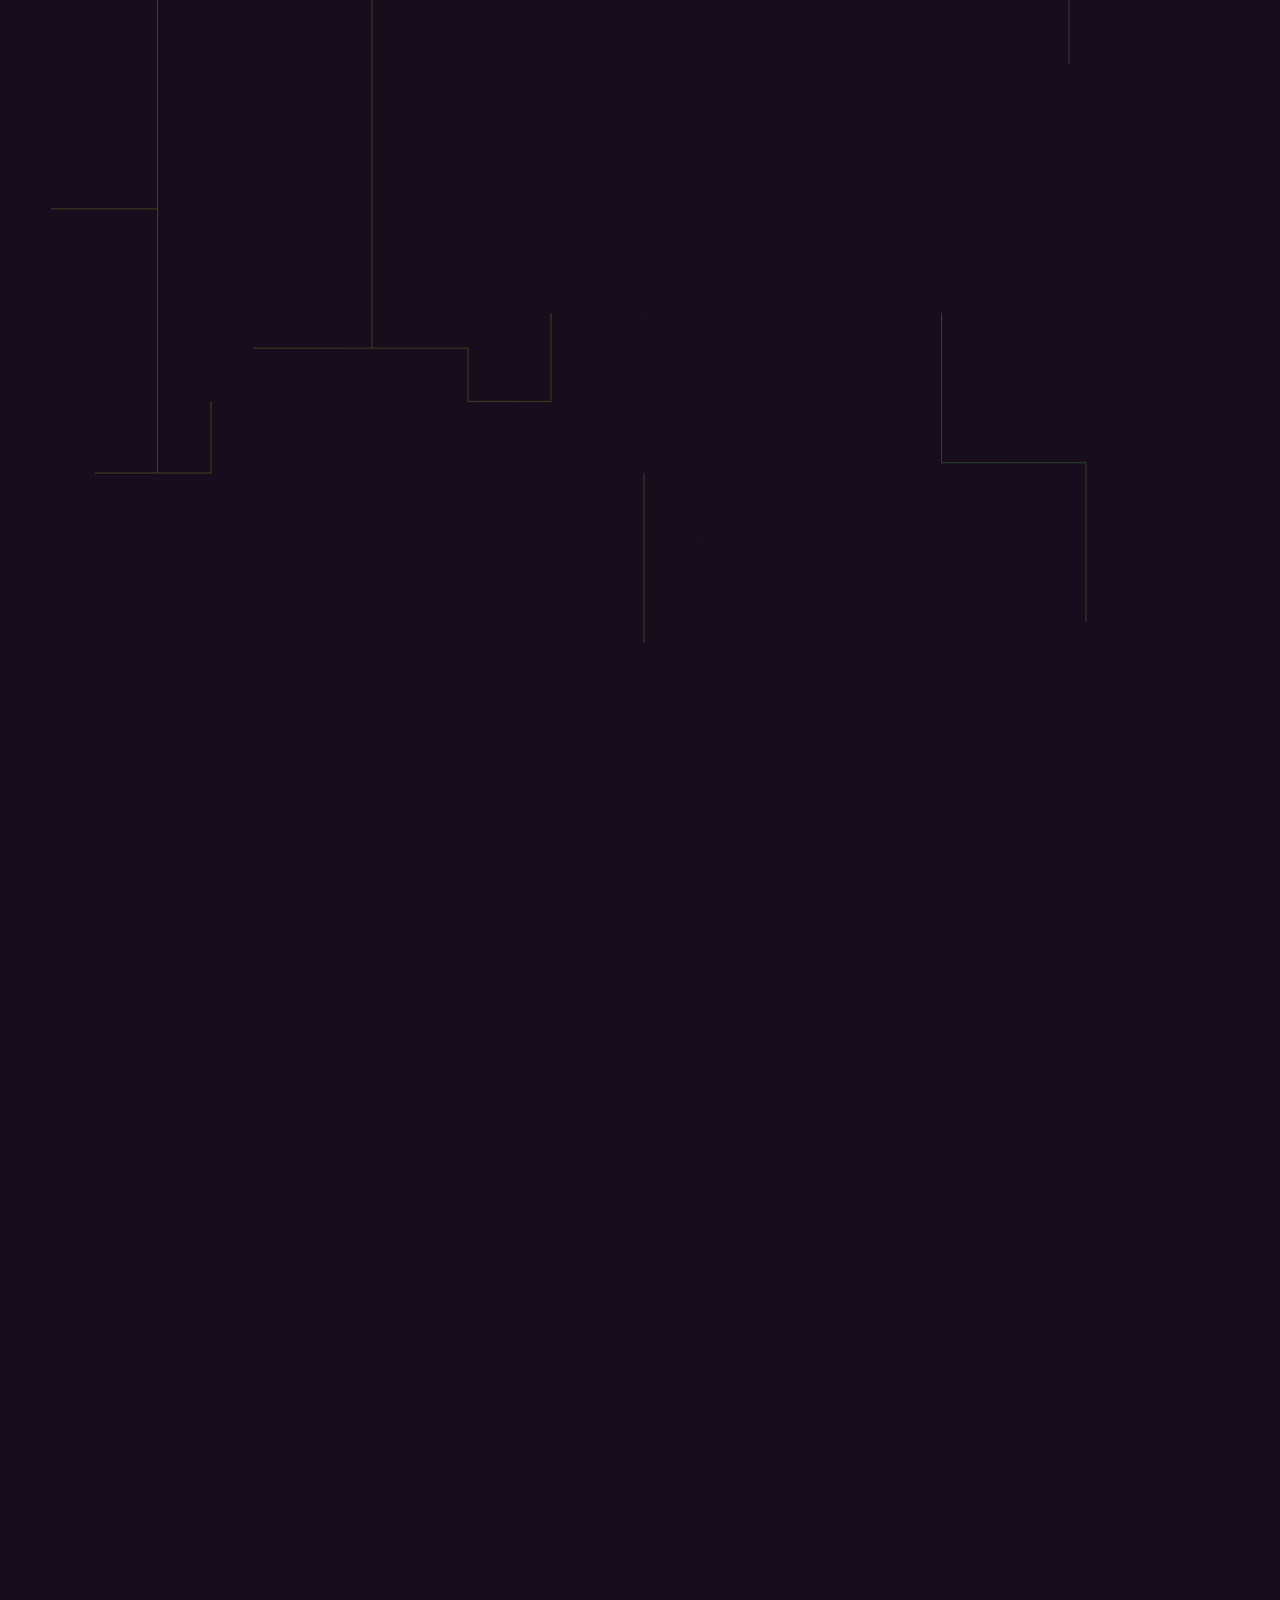
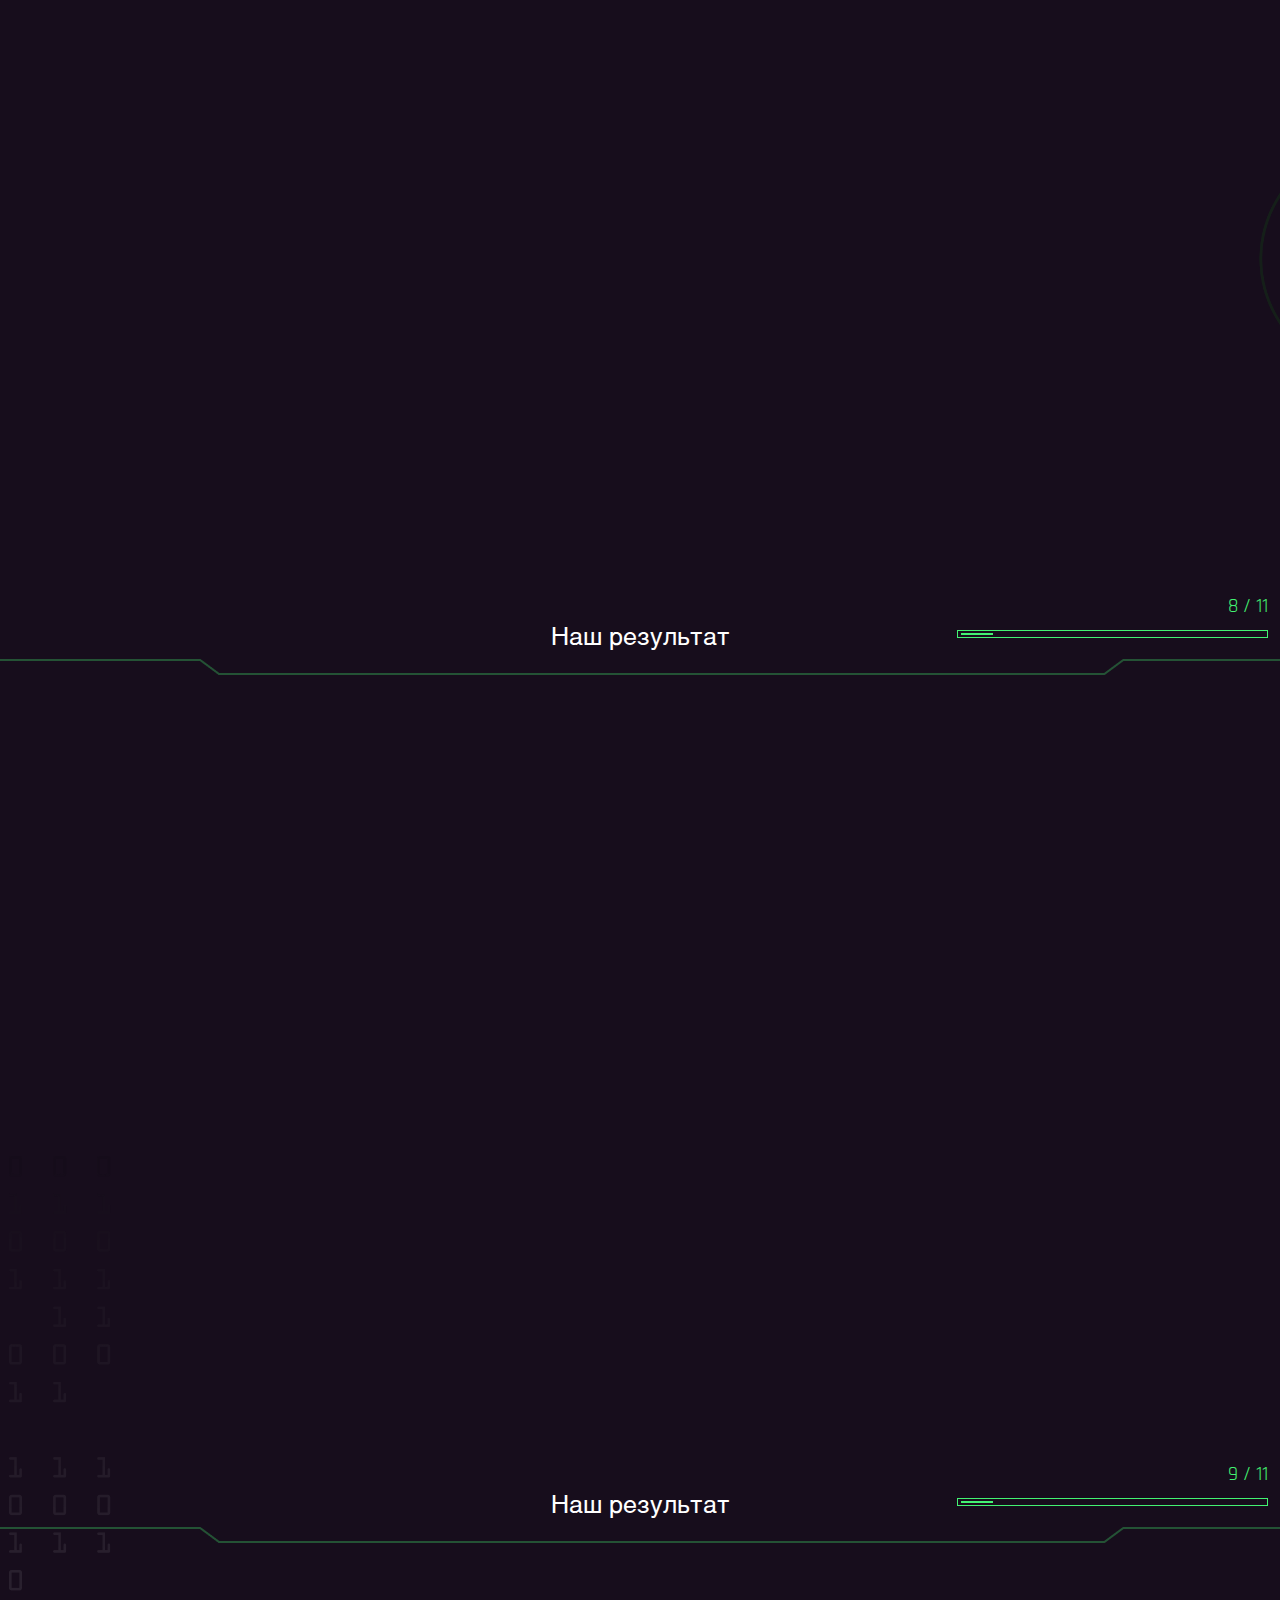
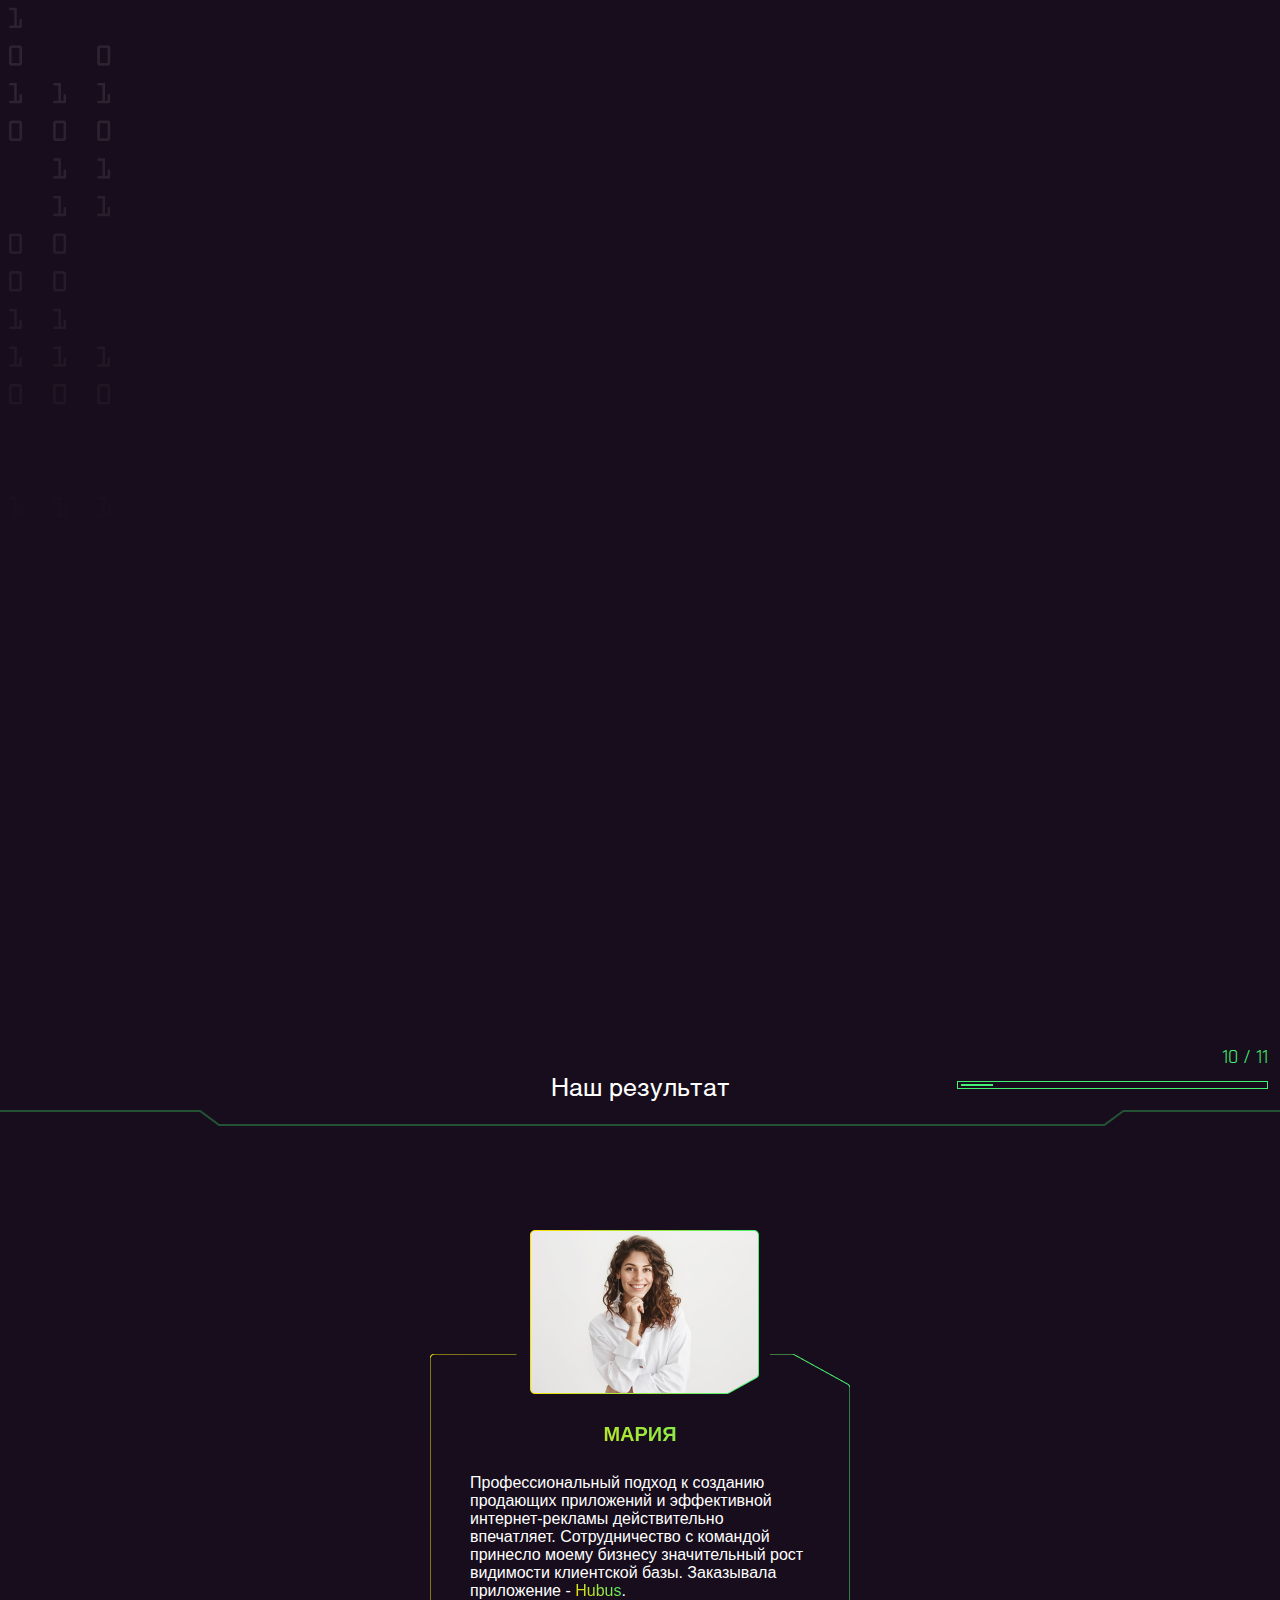
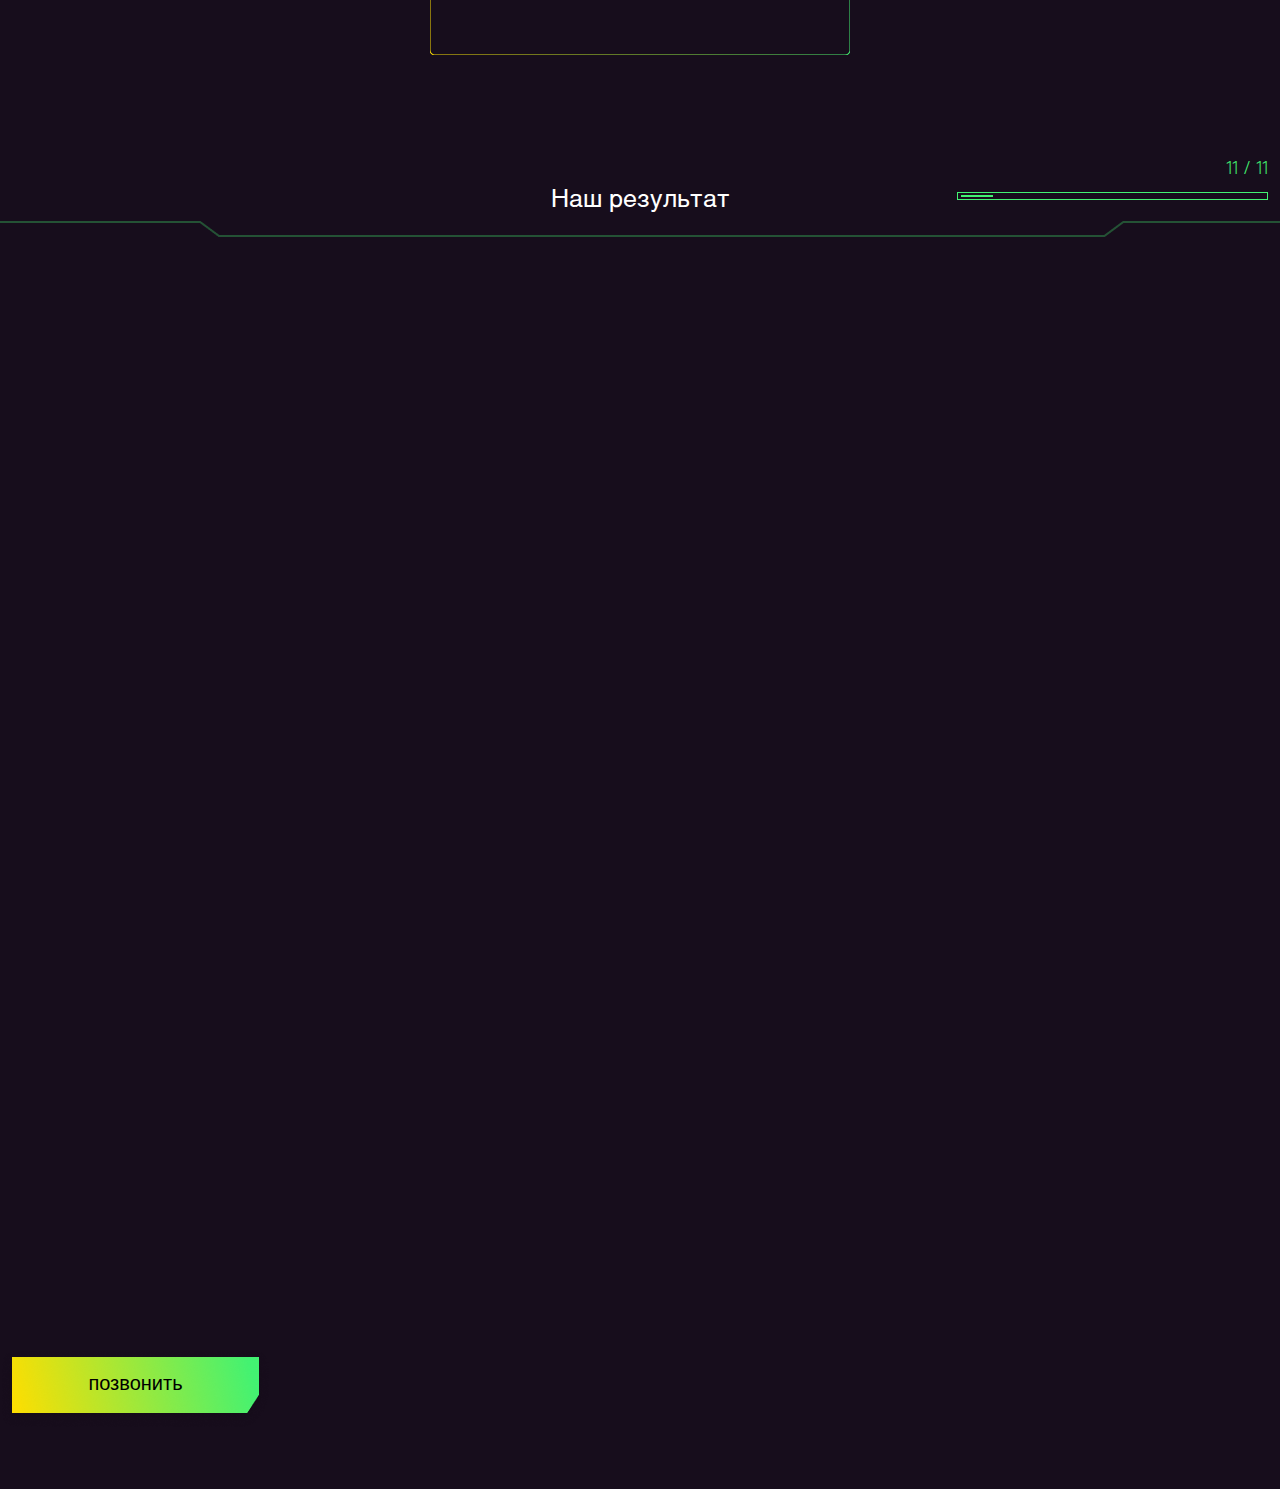
==== commit 0eb28e75: "No js commit" ====
--- a/Новая папка/index.html
+++ b/Новая папка/index.html
@@ -14,226 +14,832 @@
             <h1 class="logo_text wow fadeInLeft">NIPSY</h1>
             <nav>
                 <ul>
+                    <li class="wow fadeInUp">Услуги</li>
+                    <li class="wow fadeInDown" data-wow-delay=".25s">Портфолио</li>
+                    <li class="wow fadeInUp" style="animation-delay: .5s;">Бонусы</li>
+                    <li class="wow fadeInDown" style="animation-delay: .75s;">Контакты</li>
+                </ul>
+            </nav>
+            <button class="wow fadeInRight">Связаться с нами</button>
+        </div>
+    </header>
+    <main>
+        <section class="hero-block container">
+            <h1 class="wow fadeInRight" data-wow-delay=".1s">Студия <span>создания и продвижения</span> мобильных приложений</h1>
+            <button class="wow fadeInLeftBig">Дальше</button>
+            <div></div>
+        </section>
+        <section class="img_block">
+            <div>
+                <img src="./img/background/dino_block.png" alt="" class="dino_bg">
+            </div>
+            <div class="img-blocks">
+                <div class="five-img">
+                    <img class="wow fadeInLeft" src="./img/image-block/dino.png" alt="">
+                    <img class="wow fadeInUp" data-wow-delay=".5s" src="./img/image-block/ptero-dino.png" alt="">
+                    <img class="wow fadeInDown" data-wow-duration="1.5s" data-wow-delay="1s" src="./img/image-block/cactus.png" alt="">
+                    <img class="wow fadeInUp" data-wow-delay=".5s" src="./img/image-block/cactus2.png" alt="">
+                    <img class="wow fadeInRight" src="./img/image-block/cactus3.png" alt="">
+                </div>
+                <div class="four-img">
+                    <img class="wow fadeInLeft" src="./img/image-block/wind.png" alt="">
+                    <img class="wow fadeInUp" data-wow-delay=".5s" src="./img/image-block/wind2.png" alt="">
+                    <img class="wow fadeInUp" data-wow-delay=".5s" src="./img/image-block/wind3.png" alt="">
+                    <img class="wow fadeInRight" src="./img/image-block/wind4.png" alt="">
+                </div>
+            </div>
+        </section>
+        <section class="team-block mt100">
+            <div class="container">
+                <div class="title">
+                    <h1>Наша команда</h1>
+                    <div class="container_progress">
+                        <p>1 / 11</p>
+                        <div class="green_border">
+                            <div class="green_value"></div>
+                        </div>
+                    </div>
+                </div>
+                <div class="horisontal_border">
+                    <img src="./img/background/horisontal_border.png" alt="">
+                </div>
+                <div class="people_team_container mt100">
+                    <div class="teammate wow fadeInLeftBig" data-wow-delay=".8s">
+                        <div class="container_teammate">
+                            <img src="./img/users/firstUser.png" alt="">
+                        </div>
+                        <div class="teammate_text">
+                            <p class="name">Max Wiwi</p>
+                            <p class="post">Президент студии</p>
+                        </div>
+                    </div>
+                    <div class="teammate wow fadeInLeft" data-wow-delay="0.5s">
+                        <div class="container_teammate">
+                            <img src="./img/users/secondUser.png" alt="">
+                        </div>
+                        <div class="teammate_text">
+                            <p class="name">Well Sofi</p>
+                            <p class="post">Первая леди</p>
+                        </div>
+                    </div>
+                    <div class="teammate wow fadeInDown">
+                        <div class="container_teammate">
+                            <img src="./img/users/threedUser.png" alt="">
+                        </div>
+                        <div class="teammate_text">
+                            <p class="name">Руслан</p>
+                            <p class="post">Куратор проектов</p>
+                        </div>
+                    </div>
+                    <div class="teammate wow fadeInDown">
+                        <div class="container_teammate">
+                            <img src="./img/users/fourUser.png" alt="">
+                        </div>
+                        <div class="teammate_text">
+                            <p class="name">Анна</p>
+                            <p class="post">Менеджер проектов</p>
+                        </div>
+                    </div>
+                    <div class="teammate wow fadeInRight" data-wow-delay=".5s">
+                        <div class="container_teammate">
+                            <img src="./img/users/fiveUser.png" alt="">
+                        </div>
+                        <div class="teammate_text">
+                            <p class="name">Игорёк</p>
+                            <p class="post">Team Leader</p>
+                        </div>
+                    </div>
+                    <div class="teammate wow fadeInRightBig" data-wow-delay=".8s">
+                        <div class="container_teammate">
+                            <img src="./img/users/sixUser.png" alt="">
+                        </div>
+                        <div class="teammate_text">
+                            <p class="name">Антоша</p>
+                            <p class="post">Ведущий программист</p>
+                        </div>
+                    </div>
+                    <div class="teammate wow fadeInLeftBig" data-wow-delay=".8s">
+                        <div class="container_teammate">
+                            <img src="./img/users/sevenUser.png" alt="">
+                        </div>
+                        <div class="teammate_text">
+                            <p class="name">Витаминка</p>
+                            <p class="post">Senior</p>
+                        </div>
+                    </div>
+                    <div class="teammate wow fadeInLeft" data-wow-delay="0.5s">
+                        <div class="container_teammate">
+                            <img src="./img/users/eightUser.png" alt="">
+                        </div>
+                        <div class="teammate_text">
+                            <p class="name">Муслим</p>
+                            <p class="post">Контент менеджер</p>
+                        </div>
+                    </div>
+                    <div class="teammate wow fadeInUp">
+                        <div class="container_teammate">
+                            <img src="./img/users/nineUser.png" alt="">
+                        </div>
+                        <div class="teammate_text">
+                            <p class="name">Антоноджи</p>
+                            <p class="post">Маркетолог</p>
+                        </div>
+                    </div>
+                    <div class="teammate wow fadeInUp">
+                        <div class="container_teammate">
+                            <img src="./img/users/tenUser.png" alt="">
+                        </div>
+                        <div class="teammate_text">
+                            <p class="name">Владик</p>
+                            <p class="post">Middle программист</p>
+                        </div>
+                    </div>
+                    <div class="teammate wow fadeInRight" data-wow-delay=".5s">
+                        <div class="container_teammate">
+                            <img src="./img/users/elevenUser.png" alt="">
+                        </div>
+                        <div class="teammate_text">
+                            <p class="name">Андрюша</p>
+                            <p class="post">Junior программист</p>
+                        </div>
+                    </div>
+                    <div class="teammate wow fadeInRightBig" data-wow-delay=".8s">
+                        <div class="container_teammate">
+                            <img src="./img/users/twelveUser.png" alt="">
+                        </div>
+                        <div class="teammate_text">
+                            <p class="name">Платина</p>
+                            <p class="post">Отдел тестирования</p>
+                        </div>
+                    </div>
+                </div>
+                <div class="bg_border">
+                    <img src="./img/background/green_border.png" alt="">
+                </div>
+            </div>
+        </section>
+        <section class="opportunities-block mt100">
+            <div class="container">
+                <div class="title">
+                    <h1>Наши возможности</h1>
+                    <div class="container_progress">
+                        <p>2 / 11</p>
+                        <div class="green_border">
+                            <div class="green_value"></div>
+                        </div>
+                    </div>
+                </div>
+                <div class="horisontal_border">
+                    <img src="./img/background/horisontal_border.png" alt="">
+                </div>
+                <div class="small_opport mt100">
+                    <div class="small_opport_item wow fadeInLeft">
+                        <div class="container_icon_opport">
+                            <img src="./img/opport/firstIcon.png" alt="">
+                        </div>
+                        <div class="opport_text">
+                            <h2>Android и iOS приложение</h2>
+                            <p class="desc_opport">делаем как по отдельности так и на обе платформы</p>
+                        </div>
+                    </div>
+                    <div class="small_opport_item wow fadeInDown">
+                        <div class="container_icon_opport">
+                            <img src="./img/opport/secIcon.png" alt="">
+                        </div>
+                        <div class="opport_text">
+                            <h2>Публикация</h2>
+                            <p class="desc_opport">делаем в любые магазины</p>
+                        </div>
+                    </div>
+                    <div class="small_opport_item wow fadeInUp">
+                        <div class="container_icon_opport">
+                            <img src="./img/opport/thretIcon.png" alt="">
+                        </div>
+                        <div class="opport_text">
+                            <h2>ASO оптимизация</h2>
+                            <p class="desc_opport">делаем так, что продукт можно найти легче</p>
+                        </div>
+                    </div>
+                    <div class="small_opport_item wow fadeInRight">
+                        <div class="container_icon_opport">
+                            <img src="./img/opport/fourIcon.png" alt="">
+                        </div>
+                        <div class="opport_text">
+                            <h2>Поддержка</h2>
+                            <p class="desc_opport">работаем над тем, чтобы проект после его всегда оставался на рельсах</p>
+                        </div>
+                    </div>
+                    <img class="bg_round" src="./img/background/round_bg.png" alt="">
+                </div>
+                <div class="big_opport">
+                    <div class="opport_item_big wow fadeInLeftBig">
+                        <div class="bg_container">
+                            <img src="./img/opport/icon_big_opport.svg" alt="">
+                            <h2>СТАРТАП</h2>
+                            <hr>
+                            <h1>1</h1>
+                            <button>НАЧАТЬ</button>
+                            <hr>
+                            <ul>
+                                <li>Android приложение</li>
+                                <li>1 000 установок</li>
+                                <li>50-100 отзывов</li>
+                                <li>ТОП-1 при среднечастотных запросах ( Купить кроссовки, купить часы, заказать курьера ) в Google Play</li>
+                                <li>от 70 тыс. ₽</li>
+                            </ul>
+                        </div>
+                    </div>
+                    <div class="opport_item_big">
+                        <div class="bg_container">
+                            <img src="./img/opport/icon_big_opport.svg" alt="">
+                            <h2>Стартап +</h2>
+                            <hr>
+                            <h1>2</h1>
+                            <button>ЗАКАЗАТЬ</button>
+                            <hr>
+                            <ul>
+                                <li>iOS приложение</li>
+                                <li>1 000 установок</li>
+                                <li>150-200 отзывов</li>
+                                <li>ТОП-5 на три высокочастотных запроса ( Обувь, Часы, Курьер, Знакомства, Обучение, Продукты ) в App Store</li>
+                                <li>от 100 тыс. ₽</li>
+                            </ul>
+                        </div>
+                    </div>
+                    <div class="opport_item_big wow fadeInRightBig">
+                        <div class="bg_container">
+                            <img src="./img/opport/icon_big_opport.svg" alt="">
+                            <h2>лидер рынка</h2>
+                            <hr>
+                            <h1>3</h1>
+                            <button>ПОБЕДИТЬ</button>
+                            <hr>
+                            <ul>
+                                <li>Android и iOS приложение</li>
+                                <li>10 000 установок</li>
+                                <li>300-500 отзывов</li>
+                                <li>ТОП-1 при 10-ти высокочастотных запросах ( Одежда, Техника, Интернет-магазин ) в App Store и Google Play</li>
+                                <li>от 150 тыс. ₽</li>
+                            </ul>
+                        </div>
+                    </div>
+                </div>
+            </div>
+        </section>
+        <section class="calculate_block mt100">
+            <div class="container">
+                <div class="title">
+                    <h1>Калькулятор</h1>
+                    <div class="container_progress">
+                        <p>3 / 11</p>
+                        <div class="green_border">
+                            <div class="green_value"></div>
+                        </div>
+                    </div>
+                </div>
+                <div class="horisontal_border">
+                    <img src="./img/background/horisontal_border.png" alt="">
+                </div>
+                <div class="calculate">
+                    <h2>Сразу и наглядно видим,  какое будет выгодное предложение</h2>
+                    <h1>Какой бюджет на создание приложения?</h1>
+                    <div class="calculate_app">
+                        <div class="price_container">
+                            <div class="price">
+                                <img class="small_border" src="./img/calculate/second_border.png" alt="">
+                                <div class="one_price_item"></div>
+                                <div class="one_price_item"></div>
+                                <div class="one_price_item"></div>
+                                <div class="one_price_item"></div>
+                                <div class="one_price_item"></div>
+                                <div class="one_price_item"></div>
+                                <div class="one_price_item"></div>
+                                <div class="one_price_item"></div>
+                                <div class="one_price_item"></div>
+                                <div class="one_price_item"></div>
+                                <div class="one_price_item"></div>
+                                <div class="one_price_item"></div>
+                                <div class="one_price_item"></div>
+                                <div class="one_price_item"></div>
+                                <div class="one_price_item"></div>
+                                <div class="one_price_item"></div>
+                                <div class="one_price_item"></div>
+                                <div class="one_price_item"></div>
+                                <div class="one_price_item"></div>
+                                <div class="one_price_item"></div>
+                            </div>
+                            <div class="hr_container">
+                                <div class="item_hr">
+                                    <hr>
+                                    <p>100</p>
+                                </div>
+                                <div class="item_hr">
+                                    <hr>
+                                    <p>200</p>
+                                </div>
+                                <div class="item_hr"></div>
+                            </div>
+                        </div>
+                        <div class="sum_app wow fadeInLeft">
+                            <div class="sum_number">100 000</div>
+                            <div class="sum_rub">Сумма, руб</div>
+                        </div>
+                        <button class="wow fadeInRight">Начать</button>
+                    </div>
+                </div>
+                <img class="bg_blocks" src="./img/background/bg_blocks.png" alt="">
+                <img class="round_calculate" src="./img/background/round_calculate.png" alt="">
+            </div>
+        </section>
+        <section class="with_app_block">
+            <div class="container">
+                <div class="title">
+                    <h1>С помощью мобильного приложения:</h1>
+                    <div class="container_progress">
+                        <p>4 / 11</p>
+                        <div class="green_border">
+                            <div class="green_value"></div>
+                        </div>
+                    </div>
+                </div>
+                <div class="horisontal_border">
+                    <img src="./img/background/horisontal_border.png" alt="">
+                </div>
+                <div class="with_opport_container mt100">
+                    <div class="action_opport wow fadeInUp" data-wow-duration="1.5s">
+                        <div class="item_with_opport">
+                            <h1>Увеличение продаж</h1>
+                            <p>Приложение актуальнее, чем сайт. Оно генерирует 87% продаж в 21 веке</p>
+                        </div>
+                        <div class="container_stroke">
+                            <img class="stroke" src="./img/with_opport/stroke.png" alt="">
+                        </div>
+                    </div>
+                    <div class="action_opport wow fadeInUp" data-wow-duration="1.5s" data-wow-delay=".5s">
+                        <div class="item_with_opport">
+                            <h1>Больше возможностей</h1>
+                            <p>Конверсия наших приложений от 18% до 37%, а целевая установка 3.51 рубля</p>
+                        </div>
+                        <div class="container_stroke">
+                            <img class="stroke" src="./img/with_opport/stroke.png" alt="">
+                        </div>
+                    </div>
+                    <div class="action_opport wow fadeInUp" data-wow-duration="1.5s" data-wow-delay="1s">
+                        <div class="item_with_opport">
+                            <h1>Стабильный рост</h1>
+                            <p>Внедрение автоматических бизнес-моделей, выгодный трафик и ежедневные транзакции</p>
+                        </div>
+                        <div class="container_stroke">
+                            <img class="stroke" src="./img/with_opport/stroke.png" alt="">
+                        </div>
+                    </div>
+                    <div class="action_opport wow fadeInUp" data-wow-duration="1.5s" data-wow-delay="1.5s">
+                        <div class="item_with_opport">
+                            <h1>Впереди конкурентов</h1>
+                            <p>Маркетинговый портрет - Мы получаем все поведенческие метрики пользователей</p>
+                        </div>
+                        <div class="container_stroke">
+                            <img class="stroke" src="./img/with_opport/stroke.png" alt="">
+                        </div>
+                    </div>
+                    <div class="action_opport wow fadeInUp" data-wow-duration="1.5s" data-wow-delay="2s">
+                        <div class="item_with_opport">
+                            <h1>Статистика в цифрах продаж</h1>
+                            <p>С помощью системы аналитики и личного кабинета влияем на решения</p>
+                        </div>
+                        <div class="container_stroke">
+                            <img class="stroke" src="./img/with_opport/stroke.png" alt="">
+                        </div>
+                    </div>
+                    <div class="action_opport wow fadeInUp" data-wow-duration="1.5s" data-wow-delay="2.5s">
+                        <div class="item_with_opport">
+                            <h1>Выгода направления</h1>
+                            <p>Создаём общую логику, объединяем все функции компании в едином приложении</p>
+                        </div>
+                    </div>
+                </div>
+                <img class="bottom_bg_round" src="./img/background/bg_blocks.png" alt="">
+                <img src="./img/with_opport/tree_rectangle.png" alt="" class="tree_rectangle">
+            </div>
+        </section>
+        <section class="result_block mt100">
+            <div class="container">
+                <div class="title">
+                    <h1>Наш результат</h1>
+                    <div class="container_progress">
+                        <p>5 / 11</p>
+                        <div class="green_border">
+                            <div class="green_value"></div>
+                        </div>
+                    </div>
+                </div>
+                <div class="horisontal_border">
+                    <img src="./img/background/horisontal_border.png" alt="">
+                </div>
+                <div class="content_result mt100">
+                    <div class="iphone">
+                        <div class="item_phone wow fadeInLeft">
+                            <img src="../img/result/task_iphone.png" alt="">
+                            <dir class="text_result">
+                                <h1>DoPlanner</h1>
+                                <p>iOS ● Android</p>
+                            </dir>
+                            <div class="right_block"></div>
+                        </div>
+                        <div class="item_phone wow fadeInLeft">
+                            <img src="./img/result/not_connect.png" alt="">
+                            <dir class="text_result">
+                                <h1>MonoSpeed VPN</h1>
+                                <p>iOS ● Android</p>
+                            </dir>
+                            <div class="right_block"></div>
+                        </div>
+                    </div>
+                    <div class="feedback wow fadeInRight">
+                        <h1>Обсудим идею и найдём решение</h1>
+                        <div class="input_container_result">
+                            <input type="text" placeholder="Номер для связи">
+                            <div>Отправить</div>
+                        </div>
+                    </div>
+                    <div class="portfolio">
+                        <div class="portolio_item wow fadeInLeft">
+                            <div class="top_img"></div>
+                            <div class="portfolio_text_container">
+                                <h1>Академия</h1>
+                                <p>iOS ● Android</p>
+                            </div>
+                            <img src="./img/result/academy.png" alt="">
+                        </div>
+                        <div class="portolio_item wow fadeInLeft">
+                            <div class="top_img"></div>
+                            <div class="portfolio_text_container">
+                                <h1>Стриминговый сервис</h1>
+                                <p>iOS ● Android</p>
+                            </div>
+                            <img src="./img/result/stream_service.png" alt="">
+                        </div>
+                        <div class="portolio_item wow fadeInLeft">
+                            <div class="top_img"></div>
+                            <div class="portfolio_text_container">
+                                <h1>Партнёрам</h1>
+                                <p>iOS ● Android</p>
+                            </div>
+                            <img src="./img/result/partners.png" alt="">
+                        </div>
+                    </div>
+                </div>
+            </div>
+        </section>
+        <section class="bonus_block mt100">
+            <div class="container">
+                <div class="title">
+                    <h1>Бонусы</h1>
+                    <div class="container_progress">
+                        <p>6 / 11</p>
+                        <div class="green_border">
+                            <div class="green_value"></div>
+                        </div>
+                    </div>
+                </div>
+                <div class="horisontal_border">
+                    <img src="./img/background/horisontal_border.png" alt="">
+                </div>
+                <div class="bonus_container_content mt100">
+                    <div class="bonus_item wow fadeInLeft">
+                        <img src="./img/bonus/bitcoin_img.png" alt="">
+                        <h1>Бесплатное размещение в сторах</h1>
+                    </div>
+                    <div class="bonus_item">
+                        <img src="./img/bonus/support.png" alt="">
+                        <h1>Бесплатная поддержка продукта на протяжении 6 месяцев</h1>
+                    </div>
+                    <div class="bonus_item wow fadeInRight">
+                        <img src="./img/bonus/rocket.png" alt="">
+                        <h1>Составление описания приложения для лучшего продвижения в поиске</h1>
+                    </div>
+                </div>
+            </div>
+        </section>
+        <section class="cooperation_block mt100">
+            <div class="container">
+                <div class="title">
+                    <h1>Наш результат</h1>
+                    <div class="container_progress">
+                        <p>7 / 11</p>
+                        <div class="green_border">
+                            <div class="green_value"></div>
+                        </div>
+                    </div>
+                </div>
+                <div class="horisontal_border">
+                    <img src="./img/background/horisontal_border.png" alt="">
+                </div>
+                <div class="cooperation_container_content mt100">
+                    <div class="cooperation_item wow fadeInLeftBig">
+                        <div class="cooperation_container_bg">
+                            <div class="sec_cooperation_container_bg">
+                                <img src="./img/cooperation/first_img.svg" alt="">
+                            </div>
+                        </div>
+                        <div class="cooperation_text">
+                            <h2>аналитика</h2>
+                            <p>Погружаемся в специфику проекта, анализируем конкурентов, прорабатываем концепцию. Формируем требования, детальное описание моделей данных, сведения об интеграциях и техническое задание</p>
+                        </div>
+                        <h1>1</h1>
+                    </div>
+                    <div class="cooperation_item wow fadeInRightBig">
+                        <div class="cooperation_container_bg">
+                            <div class="sec_cooperation_container_bg">
+                                <img src="./img/cooperation/sec_img.svg" alt="">
+                            </div>
+                        </div>
+                        <div class="cooperation_text">
+                            <h2>Прототип</h2>
+                            <p>Подробный кликабельный дизайн идеи для интерфейсов с учётом UI и UX. На их основе получаем комплект адаптивных дизайн-макетов, под каждый экран смартфона</p>
+                        </div>
+                        <h1>2</h1>
+                    </div>
+                    <div class="cooperation_item wow fadeInLeftBig">
+                        <div class="cooperation_container_bg">
+                            <div class="sec_cooperation_container_bg">
+                                <img src="./img/cooperation/treed_img.svg" alt="">
+                            </div>
+                        </div>
+                        <div class="cooperation_text">
+                            <h2>команда</h2>
+                            <p>Формируем в проект опытных специалистов: программный отдел, дизайнеры, куратор</p>
+                        </div>
+                        <h1>3</h1>
+                    </div>
+                    <div class="cooperation_item wow fadeInRightBig">
+                        <div class="cooperation_container_bg">
+                            <div class="sec_cooperation_container_bg">
+                                <img src="./img/cooperation/four_img.svg" alt="">
+                            </div>
+                        </div>
+                        <div class="cooperation_text">
+                            <h2>Методология</h2>
+                            <p>Стабилизация ПО, подготовка серверной инфраструктуры и введение приложения в эксплуатацию. По мере реализации проекта формируются тест-кейсы по всем функциональным требованиям и осуществляется выносливость нагрузок на сервер</p>
+                        </div>
+                        <h1>4</h1>
+                    </div>
+                    <div class="cooperation_item wow fadeInLeftBig">
+                        <div class="cooperation_container_bg">
+                            <div class="sec_cooperation_container_bg">
+                                <img src="./img/cooperation/five_img.svg" alt="">
+                            </div>
+                        </div>
+                        <div class="cooperation_text">
+                            <h2>Гарантия 100%</h2>
+                            <p>Первый релиз и мягкий запуск на тестирование аудитории из 12 различных устройств Студии для идеальной адаптивности</p>
+                        </div>
+                        <h1>5</h1>
+                    </div>
+                    <div class="cooperation_item wow fadeInRightBig">
+                        <div class="cooperation_container_bg">
+                            <div class="sec_cooperation_container_bg">
+                                <img src="./img/cooperation/first_img.svg" alt="">
+                            </div>
+                        </div>
+                        <div class="cooperation_text">
+                            <h2>развитие</h2>
+                            <p>Используем современные практики и инструменты для продвижения. После первого релиза запускаем рекламу с результатом целевых установок от пользователей</p>
+                        </div>
+                        <h1>6</h1>
+                    </div>
+                </div>
+                <button class="presentation_project wow fadeInUpBig">Презентация проектов</button>
+            </div>
+            <div class="bg_stroke"></div>
+            <div class="bg_element"></div>
+            <div class="bg_sec_element"></div>
+            <div class="bg_rounds_sec"></div>
+        </section>
+        <section class="calculate_sum_block mt100">
+            <div class="container">
+                <div class="title">
+                    <h1>Наш результат</h1>
+                    <div class="container_progress">
+                        <p>8 / 11</p>
+                        <div class="green_border">
+                            <div class="green_value"></div>
+                        </div>
+                    </div>
+                </div>
+                <div class="horisontal_border">
+                    <img src="./img/background/horisontal_border.png" alt="">
+                </div>
+                <div class="calculate_app_sum mt100">
+                    <div class="sec_price wow fadeInUp">
+                        <div class="sec_bg_price">
+                            <div class="one_price_item"></div>
+                            <div class="one_price_item"></div>
+                            <div class="one_price_item"></div>
+                            <div class="one_price_item"></div>
+                            <div class="one_price_item"></div>
+                            <div class="one_price_item"></div>
+                            <div class="one_price_item"></div>
+                            <div class="one_price_item"></div>
+                            <div class="one_price_item"></div>
+                            <div class="one_price_item"></div>
+                            <div class="one_price_item"></div>
+                            <div class="one_price_item"></div>
+                            <div class="one_price_item"></div>
+                            <div class="one_price_item"></div>
+                            <div class="one_price_item"></div>
+                            <div class="one_price_item"></div>
+                            <div class="one_price_item"></div>
+                            <div class="one_price_item"></div>
+                            <div class="one_price_item"></div>
+                            <div class="one_price_item"></div>
+                            <div class="one_price_item"></div>
+                            <div class="one_price_item"></div>
+                            <div class="one_price_item"></div>
+                            <div class="one_price_item"></div>
+                            <div class="one_price_item"></div>
+                            <div class="one_price_item"></div>
+                            <div class="one_price_item"></div>
+                            <div class="one_price_item"></div>
+                            <div class="one_price_item"></div>
+                            <div class="one_price_item"></div>
+                        </div>
+                    </div>
+                    <div class="hr_container wow fadeInUp">
+                        <div class="item_hr">
+                            <hr>
+                            <p>100</p>
+                        </div>
+                        <div class="item_hr">
+                            <hr>
+                            <p>200</p>
+                        </div>
+                        <div class="item_hr">
+                            <hr>
+                            <p>300</p>
+                        </div>
+                        <div class="item_hr"></div>
+                    </div>
+                    <div class="calculate_sum_text wow fadeInUp">
+                        <p>Сумма, руб</p>
+                        <h1>100 000</h1>
+                    </div>
+                    <div class="what_want wow fadeInLeft">
+                        <div class="text_want">
+                            <h1 class="wow fadeInDown" data-wow-delay=".8s">Что хочется получить:</h1>
+                            <ul>
+                                <li class="wow fadeInLeft" data-wow-delay="1.3s">Много пользователей</li>
+                                <li class="wow fadeInRight" data-wow-delay="1.8s">Имидж компании</li>
+                                <li class="wow fadeInLeft" data-wow-delay="2.3s">Поток новых клиентов</li>
+                                <li class="wow fadeInRight" data-wow-delay="2.8s">Стать №1</li>
+                            </ul>
+                        </div>
+                    </div>
+                </div>
+            </div>
+        </section>
+        <section class="nipsy_block mt100">
+            <div class="container">
+                <div class="title">
+                    <h1>Наш результат</h1>
+                    <div class="container_progress">
+                        <p>9 / 11</p>
+                        <div class="green_border">
+                            <div class="green_value"></div>
+                        </div>
+                    </div>
+                </div>
+                <div class="horisontal_border">
+                    <img src="./img/background/horisontal_border.png" alt="">
+                </div>
+                <div class="first_item mt100 wow fadeInLeft">
+                    <p class="text_nipsy">Добро пожаловать в мир <span>NIPSY</span> - студии, которая воплощает в жизнь разные идеи! Мы специализируемся на разработке и продвижении мобильных приложений, которые не только удовлетворяют потребности наших клиентов, но и привлекают внимание многих пользователей по всему миру.</p>
+                    <img src="./img/nipsy/head.png" alt="">
+                </div>
+                <div class="sec_item wow fadeInRight">
+                    <img src="./img/nipsy/ball.png" alt="">
+                    <p>Наша цель - создавать приложения, которые решают конкретные потребности пользователей. Обратитесь к нам в <span>NIPSY</span>, чтобы воплотить ваши идеи в реальность.</p>
+                </div>
+                <div class="bg_numbers"></div>
+                <div class="bg_numbers_sec"></div>
+            </div>
+        </section>
+        <section class="reviews-block mt100">
+            <div class="container">
+                <div class="title">
+                    <h1>Наш результат</h1>
+                    <div class="container_progress">
+                        <p>10 / 11</p>
+                        <div class="green_border">
+                            <div class="green_value"></div>
+                        </div>
+                    </div>
+                </div>
+                <div class="horisontal_border">
+                    <img src="./img/background/horisontal_border.png" alt="">
+                </div>
+                <div class="container_reviews">
+                    <div class="reviews_item wow fadeInLeft">
+                        <img src="./img/review/user1.png" alt="">
+                        <h2>Александр</h2>
+                        <p>Нуждалася в настройке веб-аналитики для моего сайта. Обратился в NIPSY. Специалисты провели глубокий анализ моего сайта и помогли мне понять, какие метрики я должна отслеживать, чтобы улучшить его производительность. Заказывал приложение - <span>Smile You</span>.</p>
+                    </div>
+                    <div class="reviews_item">
+                        <img src="./img/review/user2.png" alt="">
+                        <h2>Мария</h2>
+                        <p>Профессиональный подход к созданию продающих приложений и эффективной интернет-рекламы действительно впечатляет. Сотрудничество с командой принесло моему бизнесу значительный рост видимости клиентской базы. Заказывала приложение - <span>Hubus</span>.</p>
+                    </div>
+                    <div class="reviews_item wow fadeInRight">
+                        <img src="./img/review/user3.png" alt="">
+                        <h2>виктор</h2>
+                        <p>Решил обратиться в эту компанию, чтобы продвинуть свой малый бизнес. Проконсультировали меня, ответили на все вопросы. Особенно хочу выделить специалистов данной компании-они восхитительны! Заказывал приложение - <span>Felinger</span>.</p>
+                    </div>
+                </div>
+                <div class="bg_number"></div>
+            </div>
+        </section>
+        <section class="contacts-block mt100">
+            <div class="container">
+                <div class="title">
+                    <h1>Наш результат</h1>
+                    <div class="container_progress">
+                        <p>11 / 11</p>
+                        <div class="green_border">
+                            <div class="green_value"></div>
+                        </div>
+                    </div>
+                </div>
+                <div class="horisontal_border">
+                    <img src="./img/background/horisontal_border.png" alt="">
+                </div>
+                <div class="contacts_container mt100">
+                    <div class="item-gmail-call wow fadeInLeft">
+                        <img src="./img/contacts/mail.png" alt="">
+                        <p>nipsy.comp@gmail.com</p>
+                    </div>
+                    <div class="item-gmail-call wow fadeInLeft" data-wow-delay=".5s">
+                        <img class="sec" src="./img/contacts/phone.png" alt="">
+                        <button>позвонить куратору</button>
+                    </div>
+                    <div class="item-feedback wow fadeInRight">
+                        <div class="container_input">
+                            <div class="bg_input">
+                                <input type="text" placeholder="Имя">
+                            </div>
+                            <div class="bg_input">
+                                <input type="text" placeholder="Телефон для связи">
+                            </div>
+                        </div>
+                        <button>Отправить</button>
+                    </div>
+                </div>
+                <div class="bg_number"></div>
+            </div>
+        </section>
+        <section class="call-block mt100">
+            <div class="container">
+                <div class="img_container">
+                    <img class="wow fadeInLeft" src="./img/call/video-call.png" alt="">
+                    <div class="right_img wow fadeInRight">
+                        <img src="./img/call/call.png" alt="">
+                        <img src="./img/call/call-user.png" alt="">
+                    </div>
+                </div>
+            </div>
+        </section>
+    </main>
+    <footer>
+        <div class="container">
+            <div class="desc">
+                <div class="desc_container wow fadeInRightBig">
+                    <h1>nipsy</h1>
+                    <p>Студия <span>создания и продвижения</span> мобильных приложений</p>
+                </div>
+                <div class="container_social wow fadeInLeftBig">
+                    <img src="./img/footer/vk.svg.svg" alt="">
+                    <img src="./img/footer/instagram.svg.svg" alt="">
+                    <img src="./img/footer/telegram.svg.svg" alt="">
+                </div>
+            </div>
+            <nav class="wow fadeInLeft">
+                <ul>
                     <li>Услуги</li>
                     <li>Портфолио</li>
                     <li>Бонусы</li>
                     <li>Контакты</li>
                 </ul>
             </nav>
-            <button>Связаться с нами</button>
+            <div class="gmail-container">
+                <div class="conainer_arrow wow fadeInLeftBig" data-wow-delay=".2s">
+                    <img src="./img/footer/arrow.png" alt="">
+                    <img src="./img/footer/arrow.png" alt="">
+                    <img src="./img/footer/arrow.png" alt="">
+                </div>
+                <h1 class="wow fadeInDown">nipsy.comp@gmail.com</h1>
+            </div>
+            <button>позвонить</button>
         </div>
-    </header>
-    <main>
-        <section class="hero-block container">
-            <h1>Студия <span>создания и продвижения</span> мобильных приложений</h1>
-            <button>Дальше</button>
-            <div></div>
-        </section>
-        <section class="img_block">
-            <div>
-                <img src="./img/background/dino_block.png" alt="" class="dino_bg">
-            </div>
-            <div class="img-blocks">
-                <div class="five-img">
-                    <img src="./img/image-block/dino.png" alt="">
-                    <img src="./img/image-block/ptero-dino.png" alt="">
-                    <img src="./img/image-block/cactus.png" alt="">
-                    <img src="./img/image-block/cactus2.png" alt="">
-                    <img src="./img/image-block/cactus3.png" alt="">
-                </div>
-                <div class="four-img">
-                    <img src="./img/image-block/wind.png" alt="">
-                    <img src="./img/image-block/wind2.png" alt="">
-                    <img src="./img/image-block/wind3.png" alt="">
-                    <img src="./img/image-block/wind4.png" alt="">
-                </div>
-            </div>
-        </section>
-        <section class="team-block">
-            <div class="container">
-                <div class="title">
-                    <h1>Наша команда</h1>
-                    <div class="container_progress">
-                        <p>1 / 11</p>
-                        <div class="green_border">
-                            <div class="green_value"></div>
-                        </div>
-                    </div>
-                </div>
-                <div class="horisontal_border">
-                    <img src="./img/background/horisontal_border.png" alt="">
-                </div>
-                <div class="people_team_container">
-                    <div class="teammate">
-                        <div class="container_teammate">
-                            <img src="./img/users/firstUser.png" alt="">
-                        </div>
-                        <div class="teammate_text">
-                            <p class="name">Max Wiwi</p>
-                            <p class="post">Президент студии</p>
-                        </div>
-                    </div>
-                    <div class="teammate">
-                        <div class="container_teammate">
-                            <img src="./img/users/secondUser.png" alt="">
-                        </div>
-                        <div class="teammate_text">
-                            <p class="name">Well Sofi</p>
-                            <p class="post">Первая леди</p>
-                        </div>
-                    </div>
-                    <div class="teammate">
-                        <div class="container_teammate">
-                            <img src="./img/users/threedUser.png" alt="">
-                        </div>
-                        <div class="teammate_text">
-                            <p class="name">Руслан</p>
-                            <p class="post">Куратор проектов</p>
-                        </div>
-                    </div>
-                    <div class="teammate">
-                        <div class="container_teammate">
-                            <img src="./img/users/fourUser.png" alt="">
-                        </div>
-                        <div class="teammate_text">
-                            <p class="name">Анна</p>
-                            <p class="post">Менеджер проектов</p>
-                        </div>
-                    </div>
-                    <div class="teammate">
-                        <div class="container_teammate">
-                            <img src="./img/users/fiveUser.png" alt="">
-                        </div>
-                        <div class="teammate_text">
-                            <p class="name">Игорёк</p>
-                            <p class="post">Team Leader</p>
-                        </div>
-                    </div>
-                    <div class="teammate">
-                        <div class="container_teammate">
-                            <img src="./img/users/sixUser.png" alt="">
-                        </div>
-                        <div class="teammate_text">
-                            <p class="name">Антоша</p>
-                            <p class="post">Ведущий программист</p>
-                        </div>
-                    </div>
-                    <div class="teammate">
-                        <div class="container_teammate">
-                            <img src="./img/users/sevenUser.png" alt="">
-                        </div>
-                        <div class="teammate_text">
-                            <p class="name">Витаминка</p>
-                            <p class="post">Senior</p>
-                        </div>
-                    </div>
-                    <div class="teammate">
-                        <div class="container_teammate">
-                            <img src="./img/users/eightUser.png" alt="">
-                        </div>
-                        <div class="teammate_text">
-                            <p class="name">Муслим</p>
-                            <p class="post">Контент менеджер</p>
-                        </div>
-                    </div>
-                    <div class="teammate">
-                        <div class="container_teammate">
-                            <img src="./img/users/nineUser.png" alt="">
-                        </div>
-                        <div class="teammate_text">
-                            <p class="name">Антоноджи</p>
-                            <p class="post">Маркетолог</p>
-                        </div>
-                    </div>
-                    <div class="teammate">
-                        <div class="container_teammate">
-                            <img src="./img/users/tenUser.png" alt="">
-                        </div>
-                        <div class="teammate_text">
-                            <p class="name">Владик</p>
-                            <p class="post">Middle программист</p>
-                        </div>
-                    </div>
-                    <div class="teammate">
-                        <div class="container_teammate">
-                            <img src="./img/users/elevenUser.png" alt="">
-                        </div>
-                        <div class="teammate_text">
-                            <p class="name">Андрюша</p>
-                            <p class="post">Junior программист</p>
-                        </div>
-                    </div>
-                    <div class="teammate">
-                        <div class="container_teammate">
-                            <img src="./img/users/twelveUser.png" alt="">
-                        </div>
-                        <div class="teammate_text">
-                            <p class="name">Платина</p>
-                            <p class="post">Отдел тестирования</p>
-                        </div>
-                    </div>
-                </div>
-                <div class="bg_border">
-                    <img src="./img/background/green_border.png" alt="">
-                </div>
-            </div>
-        </section>
-        <section class="opportunities-block">
-            <div class="container">
-                <div class="title">
-                    <h1>Наши возможности</h1>
-                    <div class="container_progress">
-                        <p>2 / 11</p>
-                        <div class="green_border">
-                            <div class="green_value"></div>
-                        </div>
-                    </div>
-                </div>
-                <div class="horisontal_border">
-                    <img src="./img/background/horisontal_border.png" alt="">
-                </div>
-                <div class="small_opport">
-                    <div class="small_opport_item">
-                        <div class="container_icon_opport">
-                            <img src="./img/opport/firstIcon.png" alt="">
-                        </div>
-                        <div class="opport_text">
-                            <h2>Android и iOS приложение</h2>
-                            <p class="desc_opport">делаем как по отдельности так и на обе платформы</p>
-                        </div>
-                    </div>
-                    <div class="small_opport_item">
-                        <div class="container_icon_opport">
-                            <img src="./img/opport/secIcon.png" alt="">
-                        </div>
-                        <div class="opport_text">
-                            <h2>Публикация</h2>
-                            <p class="desc_opport">делаем в любые магазины</p>
-                        </div>
-                    </div>
-                    <div class="small_opport_item">
-                        <div class="container_icon_opport">
-                            <img src="./img/opport/thretIcon.png" alt="">
-                        </div>
-                        <div class="opport_text">
-                            <h2>ASO оптимизация</h2>
-                            <p class="desc_opport">делаем так, что продукт можно найти легче</p>
-                        </div>
-                    </div>
-                    <div class="small_opport_item">
-                        <div class="container_icon_opport">
-                            <img src="./img/opport/fourIcon.png" alt="">
-                        </div>
-                        <div class="opport_text">
-                            <h2>Поддержка</h2>
-                            <p class="desc_opport">работаем над тем, чтобы проект после его всегда оставался на рельсах</p>
-                        </div>
-                    </div>
-                    <img class="bg_round" src="./img/background/round_bg.png" alt="">
-                </div>
-            </div>
-        </section>
-    </main>
+    </footer>
 
     <script src="./js/wow.min.js"></script>
     <script>
--- a/Новая папка/styles/main-style.css
+++ b/Новая папка/styles/main-style.css
@@ -16,10 +16,37 @@
   font-family: "Rajdhani";
   src: url(../fonts/Rajdhani-Regular.ttf);
 }
+@font-face {
+  font-family: "Promexian";
+  src: url(../fonts/proximanova_regular.ttf);
+}
+@font-face {
+  font-family: "Speedy";
+  src: url(../fonts/aldrichrusbydaymarius.ttf);
+}
 * {
   box-sizing: border-box;
   margin: 0;
   padding: 0;
+}
+
+button, input {
+  outline: none;
+  border: none;
+}
+
+button {
+  cursor: pointer;
+}
+
+img {
+  -moz-user-select: none;
+  -webkit-user-select: none;
+  user-select: none;
+}
+
+.mt100 {
+  margin-top: 100px;
 }
 
 /* Colors */
@@ -31,6 +58,8 @@
   --manrot: "Manroe", sans-serif;
   --helvetica: "Helvetica", sans-serif;
   --rajdhani: "Rajdhani", sans-serif;
+  --promexian: "Promexian", sans-serif;
+  --speedy: "Speedy", sans-serif;
 }
 
 /* Fonts-size */
@@ -39,9 +68,16 @@
   --font15: 0.9375rem;
   --font16: 1rem;
   --font18: 1.125rem;
+  --font28: 1.75rem;
   --font60: 3.75rem;
   --font20: 1.25rem;
   --font25: 1.5625rem;
+  --font40: 2.5rem;
+  --font22: 1.375rem;
+  --font50: 3.125rem;
+  --font70: 4.375rem;
+  --font80: 5rem;
+  --font200: 12.5rem;
 }
 
 .container {
@@ -91,6 +127,76 @@
   background-color: #43F272;
 }
 
+.price {
+  position: relative;
+  width: 530px;
+  height: 98px;
+  display: flex;
+  align-items: center;
+  justify-content: center;
+  gap: 10px;
+  background-image: url(../img/calculate/big_border.png);
+}
+.price .small_border {
+  position: absolute;
+  top: 4px;
+  left: 6px;
+}
+
+.one_price_item {
+  width: 14px;
+  height: 66px;
+  background-color: #43F272;
+  opacity: 0.1;
+  cursor: pointer;
+}
+
+.sec_price {
+  width: 756px;
+  height: 98px;
+  display: flex;
+  align-items: center;
+  justify-content: center;
+  background: url(../img/sum/big_bg.png) no-repeat;
+}
+.sec_price .sec_bg_price {
+  width: 738px;
+  height: 90px;
+  display: flex;
+  align-items: center;
+  justify-content: center;
+  gap: 9.5px;
+  background: url(../img/sum/sec_bg.png) no-repeat;
+}
+
+.hr_container {
+  width: 100%;
+  display: flex;
+}
+.hr_container .item_hr {
+  height: 49px;
+  width: 100%;
+  position: relative;
+}
+.hr_container .item_hr hr {
+  position: absolute;
+  transform: rotate(90deg);
+  height: 1px;
+  width: 40px;
+  background-color: #43F272;
+  border: none;
+  right: -22px;
+  top: 20px;
+}
+.hr_container .item_hr p {
+  position: absolute;
+  right: 8px;
+  bottom: 0px;
+  font-family: var(--manrot);
+  font-size: var(--font18);
+  color: #fff;
+}
+
 .horisontal_border {
   margin-top: 9px;
   width: 100%;
@@ -148,14 +254,14 @@
 }
 header .container button {
   background-color: rgba(67, 242, 114, 0.1);
-  padding: 11px 27px;
+  width: 194px;
+  height: 50px;
   border: 1px solid #14F195;
   border-radius: 10px;
   position: absolute;
   right: 0;
   color: #43F272;
   transition: all 0.1s ease-in;
-  cursor: pointer;
   font-family: var(--manrot);
   font-size: var(--font18);
   font-weight: regular;
@@ -202,8 +308,6 @@
   position: relative;
   width: 350px;
   height: 50px;
-  outline: none;
-  border: none;
   font-family: var(--manrot);
   font-size: var(--font20);
   display: flex;
@@ -213,7 +317,6 @@
   background-position: center;
   background-color: #170D1C;
   transition: all 0.5s;
-  cursor: pointer;
 }
 main .hero-block button:before {
   content: "🡺";
@@ -268,13 +371,11 @@
 main .team-block {
   width: 100%;
   position: relative;
-  margin-top: 100px;
   display: flex;
   align-items: center;
   justify-content: center;
 }
 main .team-block .people_team_container {
-  margin-top: 100px;
   width: 100%;
   display: grid;
   grid-template-columns: 200px 200px 200px 200px 200px 200px;
@@ -304,25 +405,22 @@
   font-family: "Inter", sans-serif;
   font-weight: 700;
   background: linear-gradient(49deg, #ffde00 0%, #43F272 100%);
-  background-clip: text;
   -webkit-background-clip: text;
   -webkit-text-fill-color: transparent;
 }
 main .team-block .bg_border {
   position: absolute;
-  top: 55px;
+  top: 69px;
   left: -230px;
 }
 main .opportunities-block {
   width: 100%;
-  margin-top: 100px;
   display: flex;
   align-items: center;
   justify-content: center;
 }
 main .opportunities-block .small_opport {
   position: relative;
-  margin-top: 100px;
   width: 100%;
   display: grid;
   grid-template-columns: 310px 310px 310px 310px;
@@ -362,4 +460,960 @@
   position: absolute;
   right: -725px;
   top: -79px;
+}
+main .opportunities-block .big_opport {
+  margin-top: 57px;
+  display: grid;
+  grid-template-columns: 420px 420px 420px;
+  gap: 20px;
+}
+main .opportunities-block .big_opport .opport_item_big {
+  background-image: url(../img/opport/bg_blocks_opport.png);
+  background-size: cover;
+}
+main .opportunities-block .big_opport .opport_item_big .bg_container {
+  position: relative;
+  top: 8px;
+  left: 4px;
+  height: 690px;
+  display: flex;
+  padding-top: 30px;
+  align-items: center;
+  flex-direction: column;
+  gap: 20px;
+}
+main .opportunities-block .big_opport .opport_item_big .bg_container h2 {
+  color: #fff;
+  margin-top: 20px;
+  font-family: var(--rajdhani);
+  font-size: var(--font25);
+}
+main .opportunities-block .big_opport .opport_item_big .bg_container hr {
+  width: 371px;
+  background-color: #43F272;
+  height: 1px;
+  border: none;
+}
+main .opportunities-block .big_opport .opport_item_big .bg_container h1 {
+  background: linear-gradient(49deg, #ffde00 0%, #43F272 100%);
+  -webkit-background-clip: text;
+  -webkit-text-fill-color: transparent;
+  font-size: var(--font40);
+  font-family: var(--rajdhani);
+  font-weight: 700;
+  margin-top: 10px;
+}
+main .opportunities-block .big_opport .opport_item_big .bg_container button {
+  margin: 10px 0px;
+  width: 379px;
+  height: 56px;
+  background-image: url(../img/opport/button.png);
+  background-size: cover;
+  background-color: #170D1C;
+  background-position: center;
+  font-weight: 600;
+  font-family: var(--manrot);
+  font-size: var(--font20);
+  transition: all 0.1s ease-in;
+}
+main .opportunities-block .big_opport .opport_item_big .bg_container button:hover {
+  scale: 1.05;
+}
+main .opportunities-block .big_opport .opport_item_big .bg_container ul {
+  width: 319px;
+  text-align: left;
+  list-style-type: "✔️";
+}
+main .opportunities-block .big_opport .opport_item_big .bg_container ul li {
+  padding-left: 14px;
+  margin-bottom: 15px;
+  color: #fff;
+  font-family: var(--manrot);
+  font-size: var(--font16);
+}
+main .opportunities-block .big_opport .opport_item_big .bg_container::before {
+  content: "";
+  width: 95px;
+  height: 144px;
+  position: absolute;
+  background: url(../img/opport/top_right_border.png);
+  right: 16px;
+  top: 9px;
+}
+main .opportunities-block .big_opport .opport_item_big .bg_container::after {
+  content: "";
+  width: 95px;
+  height: 144px;
+  position: absolute;
+  transform: rotate(180deg);
+  background: url(../img/opport/top_right_border.png);
+  left: 17px;
+  bottom: 32px;
+}
+main .opportunities-block .big_opport .opport_item_big:nth-child(even) {
+  background-image: url(../img/opport/bg_sec_blocks_opport.png);
+}
+main .opportunities-block .big_opport .opport_item_big:nth-child(even) button {
+  background-color: #2e2532;
+}
+main .calculate_block {
+  position: relative;
+  display: flex;
+  align-items: center;
+  justify-content: center;
+}
+main .calculate_block .calculate {
+  margin-top: 30px;
+  display: flex;
+  align-items: center;
+  justify-content: center;
+  flex-direction: column;
+  gap: 30px;
+  z-index: 10;
+}
+main .calculate_block .calculate h2 {
+  font-family: var(--manrot);
+  font-size: var(--font20);
+  color: #fff;
+  margin-bottom: 22px;
+}
+main .calculate_block .calculate h1 {
+  background: linear-gradient(49deg, #ffde00 0%, #43F272 100%);
+  -webkit-background-clip: text;
+  -webkit-text-fill-color: transparent;
+  font-size: var(--font22);
+  font-family: var(--helvetica);
+}
+main .calculate_block .calculate .calculate_app {
+  position: relative;
+  width: 1300px;
+  display: flex;
+  align-items: center;
+  justify-content: center;
+}
+main .calculate_block .calculate .calculate_app .price_container {
+  display: flex;
+  align-items: center;
+  justify-content: center;
+  flex-direction: column;
+}
+main .calculate_block .calculate .calculate_app .sum_app {
+  position: absolute;
+  left: 0px;
+  top: 8px;
+  display: flex;
+  align-items: center;
+  justify-content: center;
+  flex-direction: column;
+  gap: 1px;
+}
+main .calculate_block .calculate .calculate_app .sum_app .sum_number {
+  font-size: var(--font70);
+  font-family: var(--rajdhani);
+  color: #fff;
+}
+main .calculate_block .calculate .calculate_app .sum_app .sum_rub {
+  font-size: var(--font18);
+  font-family: var(--manrot);
+  color: #fff;
+}
+main .calculate_block .calculate .calculate_app button {
+  position: absolute;
+  top: 21px;
+  right: 0px;
+  width: 310px;
+  height: 56px;
+  background-image: url(../img/calculate/ee167032-fea7-4315-8f71-06d8340d8b6b.png);
+  font-size: var(--font20);
+  font-family: var(--manrot);
+  font-weight: 600;
+  transition: all 0.2s ease-in;
+}
+main .calculate_block .calculate .calculate_app button:hover {
+  scale: 1.05;
+}
+main .calculate_block .bg_blocks {
+  position: absolute;
+  top: -203px;
+  left: -310px;
+}
+main .calculate_block .round_calculate {
+  position: absolute;
+  top: 342px;
+  left: -515px;
+}
+main .with_app_block {
+  margin-top: 140px;
+  position: relative;
+  display: flex;
+  align-items: center;
+  justify-content: center;
+}
+main .with_app_block .with_opport_container {
+  width: 1083px;
+  padding-top: 22px;
+  display: flex;
+  flex-direction: column;
+  gap: 60px;
+}
+main .with_app_block .with_opport_container .action_opport {
+  position: relative;
+  display: flex;
+  justify-content: start;
+  gap: 3px;
+}
+main .with_app_block .with_opport_container .action_opport .item_with_opport {
+  width: 640px;
+  height: 146px;
+  background-image: url(../img/with_opport/bg_with_opport.png);
+  padding: 20px 27px 0px 40px;
+}
+main .with_app_block .with_opport_container .action_opport .item_with_opport h1 {
+  font-size: var(--font28);
+  font-family: var(--rajdhani);
+  color: #43F272;
+}
+main .with_app_block .with_opport_container .action_opport .item_with_opport p {
+  font-size: var(--font20);
+  font-family: var(--manrot);
+  color: #fff;
+  margin-top: 15px;
+}
+main .with_app_block .with_opport_container .action_opport .container_stroke {
+  position: absolute;
+  left: 653px;
+  top: 50px;
+}
+main .with_app_block .with_opport_container .action_opport:nth-child(even) {
+  justify-content: end;
+}
+main .with_app_block .with_opport_container .action_opport:nth-child(even) .container_stroke {
+  transform: scale(-1, 1);
+  left: 212px;
+}
+main .with_app_block .bottom_bg_round {
+  position: absolute;
+  top: 779px;
+  left: -310px;
+  z-index: -1;
+}
+main .with_app_block .tree_rectangle {
+  position: absolute;
+  left: 1209px;
+  top: 556px;
+  z-index: -1;
+}
+main .result_block {
+  position: relative;
+  display: flex;
+  align-items: center;
+  justify-content: center;
+}
+main .result_block .content_result {
+  gap: 100px;
+  display: flex;
+  align-items: center;
+  justify-content: center;
+  flex-direction: column;
+}
+main .result_block .content_result .iphone {
+  display: flex;
+  gap: 35px;
+  position: relative;
+}
+main .result_block .content_result .iphone .item_phone {
+  margin-top: 170px;
+  position: relative;
+  width: 605px;
+  height: 185px;
+  background: url(../img/result/bg_item_phone.png);
+  display: flex;
+  align-items: center;
+  justify-content: center;
+  justify-content: start;
+  padding-left: 293px;
+}
+main .result_block .content_result .iphone .item_phone img {
+  position: absolute;
+  left: -25px;
+  bottom: 0px;
+  width: 300px;
+  height: 368px;
+}
+main .result_block .content_result .iphone .item_phone .text_result {
+  width: 241px;
+}
+main .result_block .content_result .iphone .item_phone .text_result h1 {
+  font-family: var(--promexian);
+  font-size: var(--font40);
+  font-weight: bold;
+  background: linear-gradient(49deg, #ffde00 0%, #43F272 100%);
+  -webkit-background-clip: text;
+  -webkit-text-fill-color: transparent;
+}
+main .result_block .content_result .iphone .item_phone .text_result p {
+  margin-top: 5px;
+  font-family: var(--heebo);
+  font-size: var(--font20);
+  color: #fff;
+}
+main .result_block .content_result .iphone .item_phone .right_block {
+  cursor: pointer;
+  padding-top: 27px;
+  position: absolute;
+  right: 0px;
+  width: 82px;
+  height: 184px;
+  background: url(../img/result/right_img.png);
+  display: flex;
+  align-items: center;
+  justify-content: center;
+}
+main .result_block .content_result .iphone .item_phone .right_block::after {
+  content: url(../img/result/arrow.png);
+  transition: all 0.6s;
+}
+main .result_block .content_result .iphone .item_phone .right_block:hover::after {
+  scale: 1.1;
+}
+main .result_block .content_result .feedback {
+  width: 1299px;
+  height: 152px;
+  background: url(../img/result/feedback_border.png);
+  background-position: center;
+  display: flex;
+  align-items: center;
+  justify-content: center;
+  gap: 100px;
+}
+main .result_block .content_result .feedback h1 {
+  font-family: var(--rajdhani);
+  font-size: var(--font22);
+  color: #fff;
+}
+main .result_block .content_result .feedback .input_container_result {
+  width: 525px;
+  height: 61px;
+  display: flex;
+  align-items: center;
+  justify-content: center;
+  justify-content: start;
+  background: url(../img/result/feedback_border.png);
+  background-position: center;
+  background-size: cover;
+  padding: 20px 10px 20px 42px;
+  position: relative;
+}
+main .result_block .content_result .feedback .input_container_result input {
+  width: 60%;
+  background-color: transparent;
+  color: #fff;
+  font-family: var(--manrot);
+}
+main .result_block .content_result .feedback .input_container_result div {
+  position: absolute;
+  right: 0px;
+  height: 61px;
+  width: 167px;
+  background-image: url(../img/result/right_img_input.png);
+  display: flex;
+  align-items: center;
+  justify-content: center;
+  font-size: var(--font20);
+  font-family: var(--manrot);
+  font-weight: 600;
+  cursor: pointer;
+}
+main .result_block .content_result .portfolio {
+  width: 100%;
+  display: flex;
+  align-items: center;
+  justify-content: center;
+  gap: 9px;
+}
+main .result_block .content_result .portfolio .portolio_item {
+  width: 420px;
+  height: 553px;
+  background: url(../img/result/porfolio_item.png);
+  display: flex;
+  align-items: center;
+  justify-content: center;
+  justify-content: start;
+  flex-direction: column;
+}
+main .result_block .content_result .portfolio .portolio_item .top_img {
+  width: 420px;
+  height: 87px;
+  background: url(../img/result/top_img.png);
+  display: flex;
+  align-items: center;
+  justify-content: center;
+  cursor: pointer;
+}
+main .result_block .content_result .portfolio .portolio_item .top_img::after {
+  content: url(../img/result/arrow.png);
+  transition: all 0.6s;
+}
+main .result_block .content_result .portfolio .portolio_item .top_img:hover::after {
+  scale: 1.2;
+}
+main .result_block .content_result .portfolio .portolio_item .portfolio_text_container {
+  margin-top: 30px;
+  width: 405px;
+  height: 120px;
+  display: flex;
+  align-items: center;
+  justify-content: center;
+  flex-direction: column;
+  justify-content: space-between;
+}
+main .result_block .content_result .portfolio .portolio_item .portfolio_text_container h1 {
+  width: 100%;
+  font-size: var(--font40);
+  font-family: var(--promexian);
+  font-weight: bold;
+  text-align: center;
+  display: flex;
+  align-items: center;
+  justify-content: center;
+  background: linear-gradient(49deg, #ffde00 0%, #43F272 100%);
+  -webkit-background-clip: text;
+  -webkit-text-fill-color: transparent;
+}
+main .result_block .content_result .portfolio .portolio_item .portfolio_text_container p {
+  font-size: var(--font20);
+  font-family: var(--heebo);
+  color: #fff;
+}
+main .result_block .content_result .portfolio .portolio_item img {
+  position: absolute;
+  bottom: 0px;
+}
+main .bonus_block {
+  display: flex;
+  align-items: center;
+  justify-content: center;
+}
+main .bonus_block .bonus_container_content {
+  display: flex;
+  align-items: center;
+  justify-content: center;
+  gap: 20px;
+}
+main .bonus_block .bonus_container_content .bonus_item {
+  width: 420px;
+  height: 301px;
+  background: url(../img/bonus/bg_item_bonus.png);
+  display: flex;
+  align-items: center;
+  justify-content: center;
+  flex-direction: column;
+  gap: 40px;
+}
+main .bonus_block .bonus_container_content .bonus_item h1 {
+  color: #43F272;
+  width: 323px;
+  text-align: center;
+  font-family: var(--rajdhani);
+  font-size: var(--font20);
+  font-weight: 600;
+}
+main .cooperation_block {
+  position: relative;
+  display: flex;
+  align-items: center;
+  justify-content: center;
+}
+main .cooperation_block .cooperation_container_content {
+  position: relative;
+  width: 100%;
+  display: flex;
+  align-items: center;
+  justify-content: center;
+  flex-direction: column;
+  align-items: end;
+  gap: 60px;
+}
+main .cooperation_block .cooperation_container_content .cooperation_item {
+  margin: 0px 96px 0 auto;
+  width: -moz-min-content;
+  width: min-content;
+  height: 442px;
+  position: relative;
+  display: flex;
+  align-items: center;
+  justify-content: center;
+}
+main .cooperation_block .cooperation_container_content .cooperation_item:nth-child(even) {
+  margin: 0 auto 0 0;
+  flex-direction: row-reverse;
+}
+main .cooperation_block .cooperation_container_content .cooperation_item .cooperation_container_bg {
+  width: 420px;
+  height: 413px;
+  background: url(../img/cooperation/bg_cooperation_block.png) center;
+}
+main .cooperation_block .cooperation_container_content .cooperation_item .cooperation_container_bg .sec_cooperation_container_bg {
+  position: relative;
+  left: 20px;
+  bottom: 29px;
+  width: 420px;
+  height: 413px;
+  background: url(../img/cooperation/sec_bg_cooperation.png) center;
+  display: flex;
+  align-items: center;
+  justify-content: center;
+}
+main .cooperation_block .cooperation_container_content .cooperation_item .cooperation_text {
+  width: 330px;
+  margin: 0 93px 0 125px;
+}
+main .cooperation_block .cooperation_container_content .cooperation_item .cooperation_text h2 {
+  font-family: var(--rajdhani);
+  font-size: var(--font28);
+  color: #43F272;
+  margin-bottom: 40px;
+  text-transform: uppercase;
+}
+main .cooperation_block .cooperation_container_content .cooperation_item .cooperation_text p {
+  font-family: var(--manrot);
+  font-size: var(--font18);
+  color: #fff;
+}
+main .cooperation_block .cooperation_container_content .cooperation_item .cooperation_text:nth-child(even) {
+  flex-direction: row-reverse;
+}
+main .cooperation_block .cooperation_container_content .cooperation_item h1 {
+  height: 100%;
+  position: relative;
+  bottom: 57px;
+  font-family: var(--speedy);
+  font-size: var(--font200);
+  font-weight: 400;
+  color: #43F272;
+  opacity: 0.2;
+}
+main .cooperation_block .presentation_project {
+  margin: 100px auto 0 auto;
+  width: 352px;
+  height: 76px;
+  font-size: var(--font20);
+  font-family: var(--manrot);
+  font-weight: 600;
+  background: url(../img/cooperation/button_presentation.png);
+  transition: all 400ms 90ms;
+}
+main .cooperation_block .presentation_project:hover {
+  scale: 1.2;
+}
+main .cooperation_block .bg_stroke {
+  position: absolute;
+  top: -145px;
+  left: -305px;
+  width: 1920px;
+  height: 2013px;
+  background: url(../img/cooperation/bg_stroke.png) center;
+}
+main .cooperation_block .bg_element {
+  position: absolute;
+  top: 267px;
+  right: -479px;
+  width: 440px;
+  height: 380px;
+  background: url(../img/cooperation/bg_element.png) center;
+}
+main .cooperation_block .bg_sec_element {
+  position: absolute;
+  top: 1943px;
+  left: -422px;
+  width: 336px;
+  height: 336px;
+  background: url(../img/cooperation/sec_element.png) center;
+}
+main .cooperation_block .bg_rounds_sec {
+  position: absolute;
+  width: 611px;
+  height: 417px;
+  top: 2828px;
+  right: -431px;
+  background: url(../img/cooperation/rounds.png) center no-repeat;
+  background-size: contain;
+}
+main .calculate_sum_block .calculate_app_sum {
+  display: flex;
+  align-items: center;
+  justify-content: center;
+  flex-direction: column;
+}
+main .calculate_sum_block .calculate_app_sum .calculate_sum_text {
+  margin-top: 30px;
+  display: flex;
+  align-items: center;
+  justify-content: center;
+  flex-direction: column;
+}
+main .calculate_sum_block .calculate_app_sum .calculate_sum_text p {
+  font-family: var(--manrot);
+  font-size: var(--font18);
+  color: #fff;
+}
+main .calculate_sum_block .calculate_app_sum .calculate_sum_text h1 {
+  font-size: var(--font70);
+  font-family: var(--rajdhani);
+  background: linear-gradient(49deg, #ffde00 0%, #43F272 100%);
+  -webkit-background-clip: text;
+  -webkit-text-fill-color: transparent;
+}
+main .calculate_sum_block .calculate_app_sum .what_want {
+  margin-top: 30px;
+  width: 901px;
+  height: 265px;
+  background: url(../img/sum/bg_want.png) center no-repeat;
+  display: flex;
+  align-items: center;
+  justify-content: center;
+}
+main .calculate_sum_block .calculate_app_sum .what_want .text_want {
+  width: 541px;
+  height: 160px;
+  display: flex;
+  gap: 50px;
+  display: flex;
+  align-items: center;
+  justify-content: center;
+  flex-direction: column;
+}
+main .calculate_sum_block .calculate_app_sum .what_want .text_want h1 {
+  width: 100%;
+  text-align: center;
+  text-transform: uppercase;
+  font-family: var(--rajdhani);
+  font-size: var(--font28);
+  background: linear-gradient(49deg, #ffde00 0%, #43F272 100%);
+  -webkit-background-clip: text;
+  -webkit-text-fill-color: transparent;
+}
+main .calculate_sum_block .calculate_app_sum .what_want .text_want ul {
+  width: 100%;
+  display: grid;
+  grid-template-columns: 1fr max-content;
+  grid-row-gap: 20px;
+}
+main .calculate_sum_block .calculate_app_sum .what_want .text_want ul li {
+  color: #fff;
+  font-family: var(--manrot);
+  font-size: var(--font18);
+}
+main .nipsy_block .first_item {
+  width: 1062px;
+  display: flex;
+  align-items: center;
+  justify-content: center;
+  gap: 15px;
+}
+main .nipsy_block .first_item p {
+  width: 630px;
+  font-size: var(--font25);
+  font-family: var(--manrot);
+  color: #fff;
+  line-height: 160%;
+}
+main .nipsy_block .first_item p span {
+  background: linear-gradient(49deg, #ffde00 0%, #43F272 100%);
+  -webkit-background-clip: text;
+  -webkit-text-fill-color: transparent;
+}
+main .nipsy_block .sec_item {
+  margin-top: 80px;
+  display: flex;
+  align-items: center;
+  justify-content: center;
+  justify-content: start;
+  gap: 4px;
+}
+main .nipsy_block .sec_item p {
+  width: 521px;
+  font-size: var(--font25);
+  font-family: var(--manrot);
+  color: #fff;
+  line-height: 160%;
+}
+main .nipsy_block .sec_item p span {
+  background: linear-gradient(49deg, #ffde00 0%, #43F272 100%);
+  -webkit-background-clip: text;
+  -webkit-text-fill-color: transparent;
+}
+main .nipsy_block .bg_numbers {
+  width: 1787px;
+  height: 999px;
+  position: absolute;
+  z-index: -15;
+  top: -305px;
+  left: -1666px;
+  background: url(../img/nipsy/bg_numbers.png) bottom right no-repeat;
+}
+main .nipsy_block .bg_numbers_sec {
+  width: 1787px;
+  height: 999px;
+  position: absolute;
+  z-index: -15;
+  left: 755px;
+  top: 327px;
+  background: url(../img/nipsy/bg_numbers_sec.png) center no-repeat;
+}
+main .reviews-block .container_reviews {
+  margin-top: 224px;
+  display: flex;
+  align-items: center;
+  justify-content: center;
+  gap: 20px;
+}
+main .reviews-block .container_reviews .reviews_item {
+  width: 420px;
+  height: 301px;
+  position: relative;
+  display: flex;
+  align-items: center;
+  justify-content: center;
+  flex-direction: column;
+  justify-content: end;
+  gap: 26px;
+  padding: 0px 40px 10px;
+  background: url(../img/review/bg_item.png) center no-repeat;
+}
+main .reviews-block .container_reviews .reviews_item img {
+  position: absolute;
+  bottom: 261px;
+  left: 100px;
+}
+main .reviews-block .container_reviews .reviews_item h2 {
+  width: 100%;
+  text-align: center;
+  font-family: var(--rajdhani);
+  font-size: var(--font20);
+  background: linear-gradient(49deg, #ffde00 0%, #43F272 100%);
+  -webkit-background-clip: text;
+  -webkit-text-fill-color: transparent;
+  font-weight: 600;
+  text-transform: uppercase;
+}
+main .reviews-block .container_reviews .reviews_item p {
+  width: 340px;
+  height: 171px;
+  color: #fff;
+  font-family: var(--manrot);
+  font-size: var(--font16);
+  font-weight: 400;
+}
+main .reviews-block .container_reviews .reviews_item p span {
+  background: linear-gradient(49deg, #ffde00 0%, #43F272 100%);
+  -webkit-background-clip: text;
+  -webkit-text-fill-color: transparent;
+}
+main .reviews-block .bg_number {
+  width: 1787px;
+  height: 999px;
+  position: absolute;
+  z-index: -15;
+  top: -78px;
+  right: 690px;
+  background: url(../img/review/bg_number.png) center no-repeat;
+}
+main .contacts-block .contacts_container {
+  display: flex;
+  align-items: center;
+  justify-content: center;
+  gap: 20px;
+}
+main .contacts-block .contacts_container .item-gmail-call {
+  width: 310px;
+  height: 301px;
+  background: url(../img/contacts/bg_small_item.png) center no-repeat;
+  display: flex;
+  align-items: center;
+  justify-content: center;
+  flex-direction: column;
+  justify-content: start;
+}
+main .contacts-block .contacts_container .item-gmail-call img {
+  margin: 61px 0px 71px;
+}
+main .contacts-block .contacts_container .item-gmail-call .sec {
+  margin: 46px 0px 70px;
+}
+main .contacts-block .contacts_container .item-gmail-call p {
+  text-align: center;
+  letter-spacing: 0.02rem;
+  font-family: var(--manrot);
+  font-size: var(--font22);
+  color: #fff;
+}
+main .contacts-block .contacts_container .item-gmail-call button {
+  width: 247px;
+  height: 56px;
+  display: flex;
+  align-items: center;
+  justify-content: center;
+  background: url(../img/contacts/bg_button.png) transparent center no-repeat;
+  background-size: 100%;
+  font-family: var(--manrot);
+  font-size: var(--font16);
+  font-weight: 600;
+  transition: all 0.5s;
+}
+main .contacts-block .contacts_container .item-gmail-call button:hover {
+  scale: 1.1;
+}
+main .contacts-block .contacts_container .item-feedback {
+  width: 640px;
+  height: 301px;
+  background: url(../img/contacts/bg_container_input.png) center no-repeat;
+  padding-top: 40px;
+  display: flex;
+  align-items: center;
+  justify-content: center;
+  justify-content: start;
+  flex-direction: column;
+  gap: 27px;
+}
+main .contacts-block .contacts_container .item-feedback .container_input {
+  display: flex;
+  align-items: center;
+  justify-content: center;
+  flex-direction: column;
+  gap: 30px;
+}
+main .contacts-block .contacts_container .item-feedback .container_input .bg_input {
+  width: 525px;
+  height: 61px;
+  display: flex;
+  align-items: center;
+  justify-content: center;
+  padding: 0px 42px;
+  background: url(../img/contacts/bg_input.png) center no-repeat;
+}
+main .contacts-block .contacts_container .item-feedback .container_input .bg_input input {
+  width: 100%;
+  background-color: transparent;
+  font-family: var(--manrot);
+  font-size: var(--font16);
+  color: #fff;
+}
+main .contacts-block .contacts_container .item-feedback button {
+  width: 290px;
+  height: 55px;
+  display: flex;
+  align-items: center;
+  justify-content: center;
+  background: url(../img/contacts/input_bg_button.png) center no-repeat;
+  font-family: var(--manrot);
+  font-size: var(--font16);
+  font-weight: 500;
+  transition: all 0.4s;
+}
+main .contacts-block .contacts_container .item-feedback button:hover {
+  scale: 1.15;
+}
+main .contacts-block .bg_number {
+  width: 1787px;
+  height: 999px;
+  position: absolute;
+  z-index: -15;
+  top: -130px;
+  left: 623px;
+  background: url(../img/contacts/bg_number.png) center no-repeat;
+}
+main .call-block .img_container {
+  width: 100%;
+  display: flex;
+  justify-content: space-between;
+}
+main .call-block .img_container .right_img {
+  display: flex;
+  gap: 10px;
+  align-items: center;
+}
+
+footer {
+  width: 100%;
+  margin-top: 30px;
+  display: flex;
+  align-items: center;
+  justify-content: center;
+}
+footer .desc {
+  width: 100%;
+  display: flex;
+  justify-content: space-between;
+}
+footer .desc .desc_container h1 {
+  font-family: var(--kitan);
+  font-size: var(--font80);
+  font-weight: bold;
+  text-transform: uppercase;
+  color: #fff;
+}
+footer .desc .desc_container p {
+  margin-top: 15px;
+  font-family: var(--helvetica);
+  font-size: var(--font30);
+  color: #fff;
+}
+footer .desc .desc_container p span {
+  background: linear-gradient(49deg, #ffde00 0%, #43F272 100%);
+  -webkit-background-clip: text;
+  -webkit-text-fill-color: transparent;
+}
+footer .desc .container_social {
+  display: flex;
+  gap: 20px;
+  margin-top: 14px;
+}
+footer nav {
+  margin-top: 50px;
+  width: 100%;
+}
+footer nav ul {
+  display: flex;
+  gap: 50px;
+  list-style: none;
+}
+footer nav ul li {
+  font-family: var(--manrot);
+  font-size: var(--font25);
+  color: #fff;
+}
+footer .gmail-container {
+  margin-top: 75px;
+  width: 100%;
+  display: flex;
+  align-items: center;
+  justify-content: center;
+  justify-content: space-between;
+  gap: 20px;
+}
+footer .gmail-container .conainer_arrow {
+  display: flex;
+  gap: 50px;
+}
+footer .gmail-container h1 {
+  font-family: var(--manrot);
+  font-size: var(--font50);
+  color: #fff;
+}
+footer button {
+  margin: 50px auto 60px 0px;
+  width: 271px;
+  height: 80px;
+  display: flex;
+  align-items: center;
+  justify-content: center;
+  background: url(../img/footer/button.png) center no-repeat;
+  font-family: var(--manrot);
+  font-size: var(--font20);
+  transition: all 0.5s;
+  padding-bottom: 10px;
+}
+footer button:hover {
+  scale: 1.1;
 }/*# sourceMappingURL=main-style.css.map */